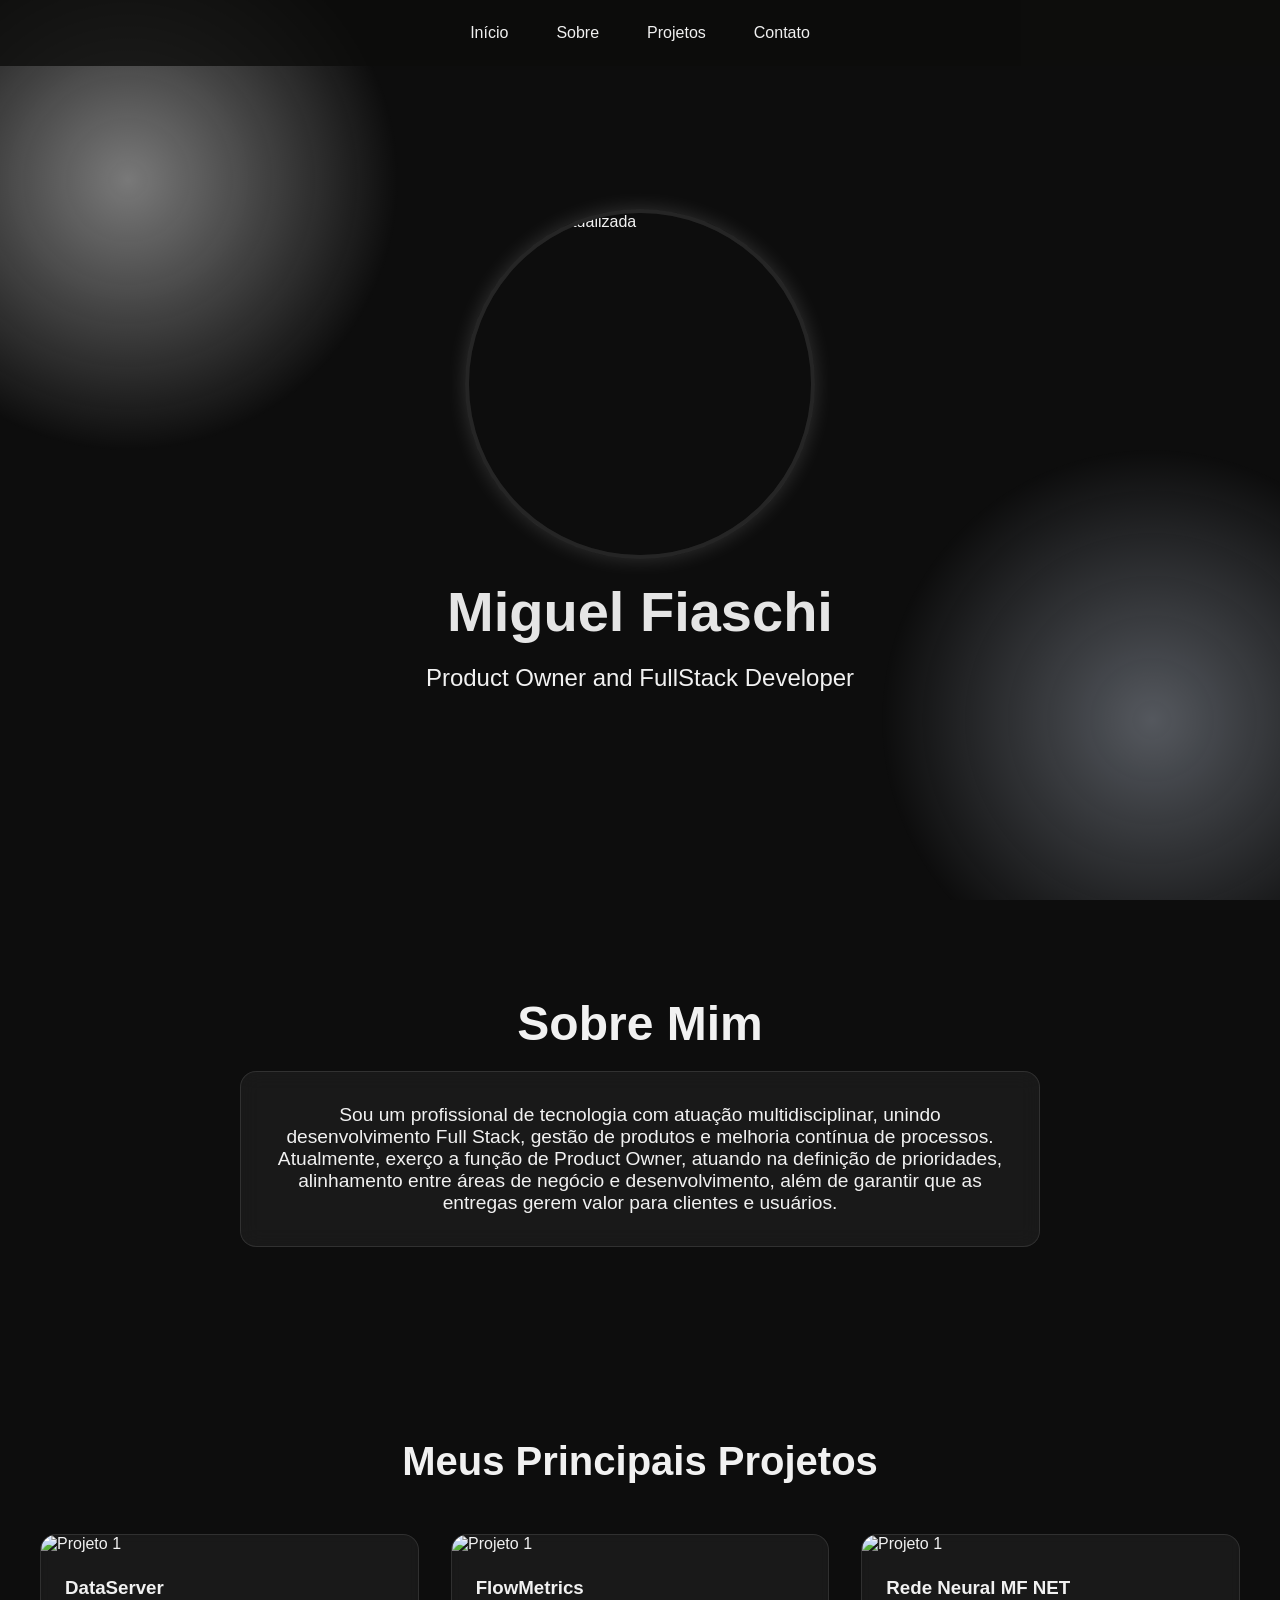
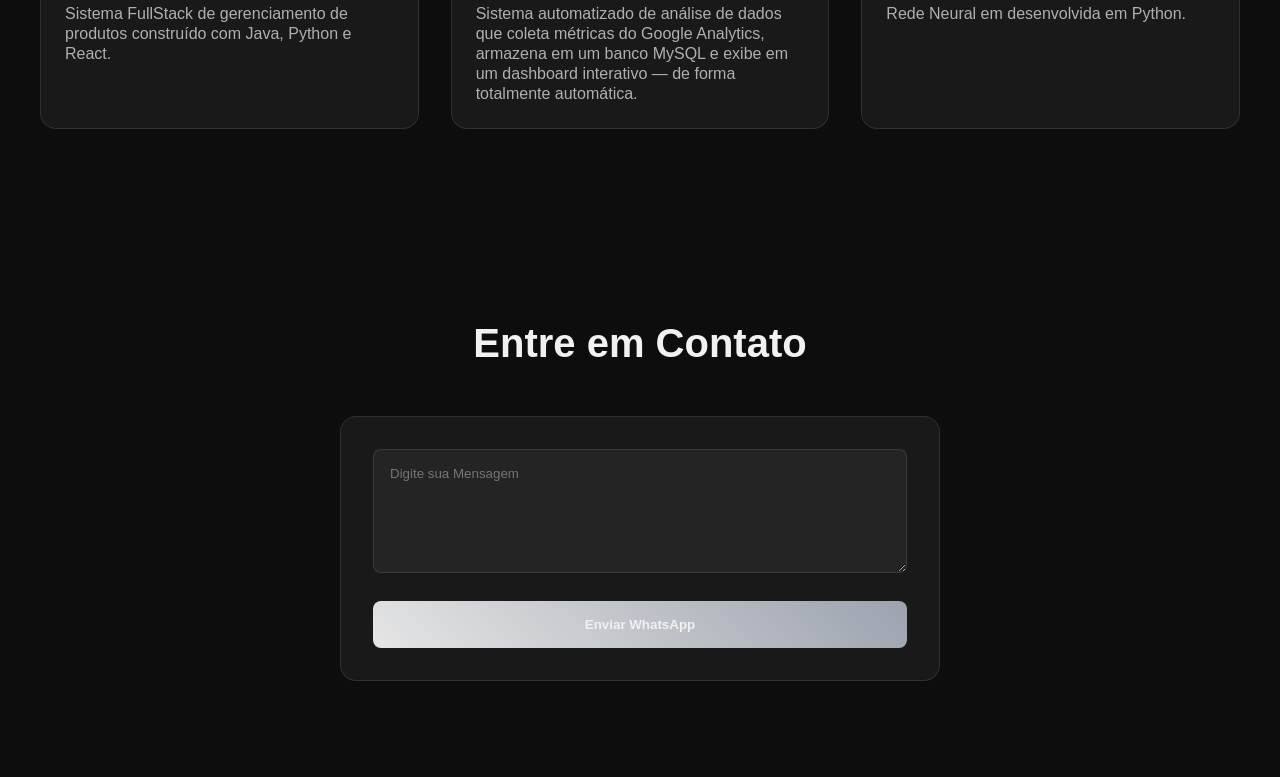
==== index.html @ 144e2d74 "feat: novo ícone e foto" ====
<!DOCTYPE html>
<html lang="pt-BR">

<head>
  <meta charset="UTF-8" />
  <meta name="viewport" content="width=device-width, initial-scale=1.0" />
  <link rel="stylesheet" href="styles.css" />
  <link rel="icon" href="icon/favicon.ico" sizes="any">
  <link rel="icon" type="image/png" href="icon/favicon-32x32.png" sizes="32x32">
  <link rel="icon" type="image/png" href="icon/favicon-192x192.png" sizes="192x192">
  <link rel="apple-touch-icon" href="icon/apple-touch-icon.png">
  <title>Miguel Fiaschi</title>
</head>


<body>
  <div class="particulas"></div>

  <nav class="navegacao">
    <ul class="menu">
      <li>
        <a href="#inicio" class="menu-link">Início</a>
      </li>

      <li>
        <a href="#sobre" class="menu-link">Sobre</a>
      </li>

      <li>
        <a href="#projetos" class="menu-link">Projetos</a>
      </li>

      <li>
        <a href="#contatos" class="menu-link">Contato</a>
      </li>
    </ul>
  </nav>

  <main id="inicio" class="cabecalho">
    <img src="img/foto_perfil_atualizada.jpg" alt="Foto Perfil Atualizada" class="foto-perfil" />
    <h1>Miguel Fiaschi</h1>
    <p class="cabecalho-sub-titulo">Product Owner and FullStack Developer</p>
  </main>

  <section id="sobre" class="sobre">
    <h2 class="sobre-titulo">Sobre Mim</h2>
    <div class="sobre-caixa">
      <p class="sobre-paragrafo">
        Sou um profissional de tecnologia com atuação multidisciplinar,
        unindo desenvolvimento Full Stack, gestão de produtos e melhoria contínua de processos.
        Atualmente, exerço a função de Product Owner, atuando na definição de prioridades,
        alinhamento entre áreas de negócio e desenvolvimento, além de garantir que as entregas gerem valor para clientes
        e usuários.
      </p>
    </div>
  </section>

  <section id="projetos" class="projetos">
    <h2 class="projetos-titulo">Meus Principais Projetos</h2>
    <div class="projetos-caixa">


      <!-- Projeto DataServer -->
      <div class="projetos-card">
        <img src="https://i.ibb.co/RkrS6Mz0/imagem-data-server.jpg" alt="Projeto 1" class="projetos-imagem" />
        <div class="caixa-textos-projetos">
          <h3 class="info-projetos">DataServer</h3>
          <p class="paragrafo-projetos">
            Sistema FullStack de gerenciamento de produtos construído com Java, Python e React.
          </p>
        </div>
      </div>

      <!-- Projeto FlowMetrics-->
      <div class="projetos-card">
        <img src="https://i.ibb.co/DDCcH4Tx/imagem-flow-metrics.jpg" alt="Projeto 1" class="projetos-imagem" />
        <div class="caixa-textos-projetos">
          <h3 class="info-projetos">FlowMetrics</h3>
          <p class="paragrafo-projetos">
            Sistema automatizado de análise de dados que coleta métricas do Google Analytics,
            armazena em um banco MySQL e exibe em um dashboard interativo — de forma totalmente automática.
          </p>
        </div>
      </div>

      <!-- MF NET-->
      <div class="projetos-card">
        <img src="https://i.ibb.co/dwxw0q90/iamgem-MF-NET.jpg" alt="Projeto 1" class="projetos-imagem" />
        <div class="caixa-textos-projetos">
          <h3 class="info-projetos">Rede Neural MF NET</h3>
          <p class="paragrafo-projetos">
            Rede Neural em desenvolvida em Python.
          </p>
        </div>
      </div>
    </div>
  </section>

  <section id="contatos" class="contatos">
    <h2 class="contatos-titulo">Entre em Contato</h2>
    <form class="formulario-contato" id="formulario" onsubmit="enviarWhats(event)">
      <div class="grupo-form">
        <textarea class="campo-form" placeholder="Digite sua Mensagem" rows="6" id="mensagem"></textarea>
      </div>
      <button type="submit" class="botao-form">Enviar WhatsApp</button>
    </form>
  </section>

  <script src="script.js"></script>

</body>

</html>
---- styles.css ----
* {
    margin: 0;
    padding: 0;
    box-sizing: border-box;
    font-family: 'Segoe UI', Tahoma, Geneva, Verdana, sans-serif;
}


html {
    scroll-behavior: smooth;
}


:root {
    --primaria: #e5e5e5;
    --secundaria: #9ca3af;
    --escuro: #0d0d0d;
    --maisEscuro: #000000;
    --claro: #f1f1f1;
    --vidro: rgba(255, 255, 255, 0.1);
}


body {

    background-color: var(--escuro);
    color: var(--claro);    
}

.navegacao { 
    position: fixed;
    top: 0;
    background-color: rgba(13, 13, 12, 0.8);
    width: 100%;
    z-index: 1000;
    padding: 1.5rem;
}


.menu{
    display: flex;
    justify-content: center;
    list-style: none;
    gap: 3rem;
}


.menu-link {
    text-decoration: none;
    color: var(--claro);
    font-weight: 500;
    position: relative;
    padding: 0.5rem 0;
}

.menu-link::after {
    content: '';
    height: 2px;
    width: 0;
    position: absolute;
    bottom: 0;
    left: 0;
    background: linear-gradient(90deg, var(--primaria), var(--secundaria));
    transition: width 0.5s ease;
}

.menu-link:hover::after {
    width: 100%;  
}


.cabecalho {
    min-height: 100vh;
    display: flex;
    justify-content: center;
    align-items: center;
    flex-direction: column;
}




.foto-perfil {
    width: 350px;
    height: 350px;
    box-shadow: 0 0 20px rgba(255, 255, 255, 0.15);
    border-radius: 50%;
    border: 4px solid var(--vidro);
    animation: flutuar 5s ease-in-out infinite;
}

h1 { 
    font-size: 3.5rem;
    color: var(--primaria);
    font-weight: bold;
    margin: 20px;
}


.cabecalho-sub-titulo {
    font-size: 1.5rem;
    color: var(--claro);
}


.sobre {
    padding: 6rem 2rem;  
}


.sobre-titulo {
    font-size: 3rem;
    color: var(--claro);
    text-align: center; 
    margin-bottom: 20px;
}


.sobre-caixa {
    padding: 2rem;
    max-width: 800px;
    margin: 0 auto;
    border-radius: 16px;
    border: 1px solid var(--vidro);
    backdrop-filter: blur(10px);
    background: rgba(255, 255, 255, 0.05);
}


.sobre-paragrafo {
    text-align: center;
    font-size: 1.2rem;
}


.projetos {
    padding: 6rem 2rem;
}


.projetos-titulo {
    text-align: center;
    font-size: 2.5rem;
    margin-bottom: 50px;
}


.projetos-card:hover {
    box-shadow: 0 10px 20px rgba(255, 255, 255, 0.1);
    transform: translateY(-10px) scale(1.03);
}

.projetos-caixa {
    display: grid;
    grid-template-columns: repeat(auto-fit, minmax(300px, 1fr));
    gap: 2rem;
    max-width: 1200px;
    margin: 0 auto;  
}


.projetos-card {
    background: rgba(255, 255, 255, 0.05);
    border-radius: 16px;
    backdrop-filter: blur(5px);
    border: 1px solid var(--vidro);
    overflow: hidden;
    transition: all 0.5s ease;
    cursor: pointer;
}


.projetos-imagem {
     height: 200px;
     width: 100%;
     object-fit: cover;

}


.caixa-textos-projetos {
    padding: 1.5rem
}

.info-projetos {
    margin-bottom: 5px;

}


.paragrafo-projetos {
    color: rgba(241, 241, 241, 0.7);
    line-height: 1.25rem;
}


.contatos {
    padding: 6rem 2rem;
}

.contatos-titulo {
    text-align: center;
    font-size: 2.5rem;
    margin-bottom: 50px;
}


.formulario-contato {
    max-width: 600px;
    margin: 0 auto;
    background: rgba(255, 255, 255, 0.05);
    backdrop-filter: blur(5px);
    padding: 2rem;
    border: 1px solid var(--vidro);
    border-radius: 16px;

}


.campo-form {
    width: 100%;
    padding: 1rem;
    background: rgba(255, 255, 255, 0.05);
    border-radius: 8px;
    color: var(--claro); 
    border: 1px solid var(--vidro);
    outline: none;
}


.campo-form:focus {
    border-color: var(--primaria);
    box-shadow: 0 0 10px rgba(255, 255, 255, 0.2);
}


.grupo-form {
    margin-bottom: 1.5rem;
}


.botao-form {
    color: var(--claro);
    background: linear-gradient(45deg, var(--primaria), var(--secundaria));
    padding: 1rem 2rem;
    border: none;
    border-radius: 8px;
    cursor: pointer;
    font-weight: bold;
    width: 100%;
    transition: all 0.5s ease;
}


.botao-form:hover {
    transform: translateY(-4px);
    box-shadow: 0 5px 15px rgba(255, 255, 255, 0.25);
}


.particulas {
    position: fixed;
    top: 0;
    left: 0;
    width: 100%;
    height: 100%;
    z-index: -1;
    opacity: 0.5;
    background:
    radial-gradient(circle at 10% 20%, var(--primaria) 0%, transparent 20%),
    radial-gradient(circle at 90% 80%, var(--secundaria) 0%, transparent 20%);
    color: var(--maisEscuro);
}


@keyframes flutuar {
    0%, 100% {
        transform: translateY(0);
    }

    50% { 
        transform: translateY(-20px);
    }
}
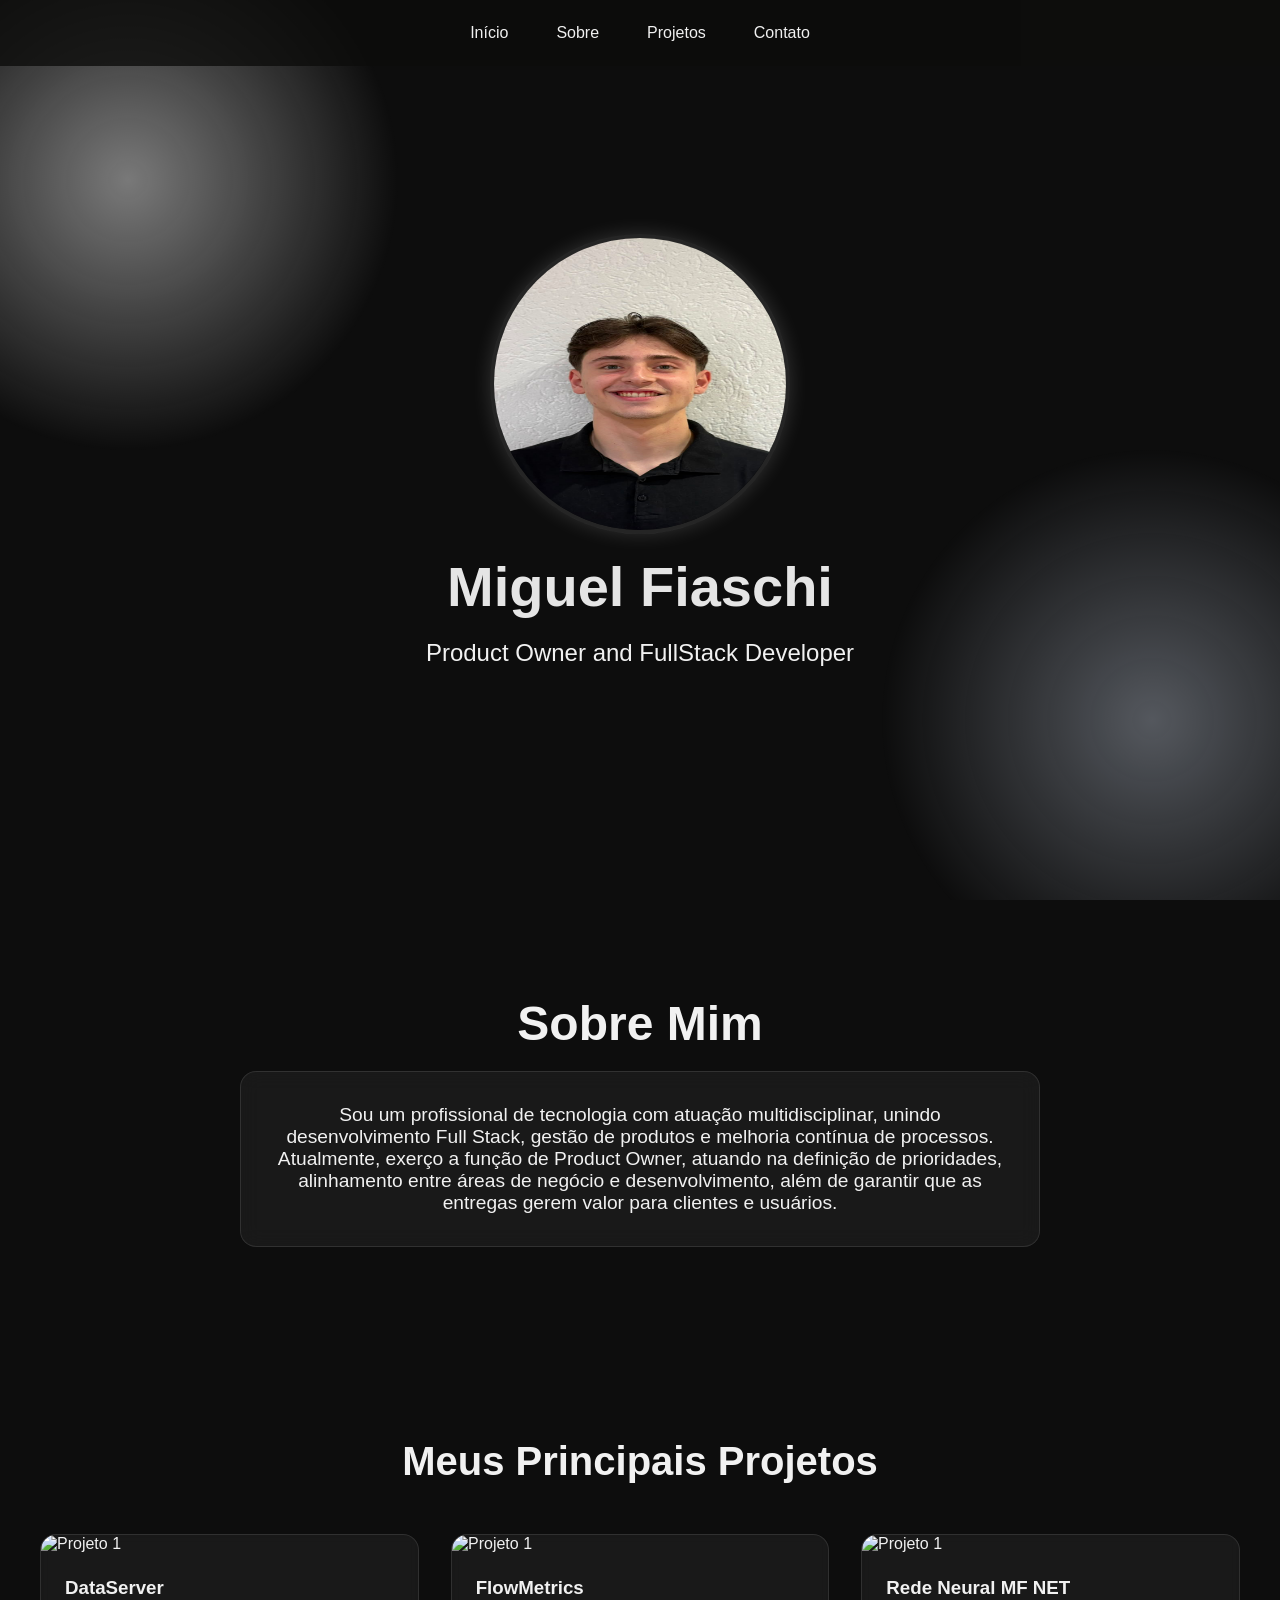
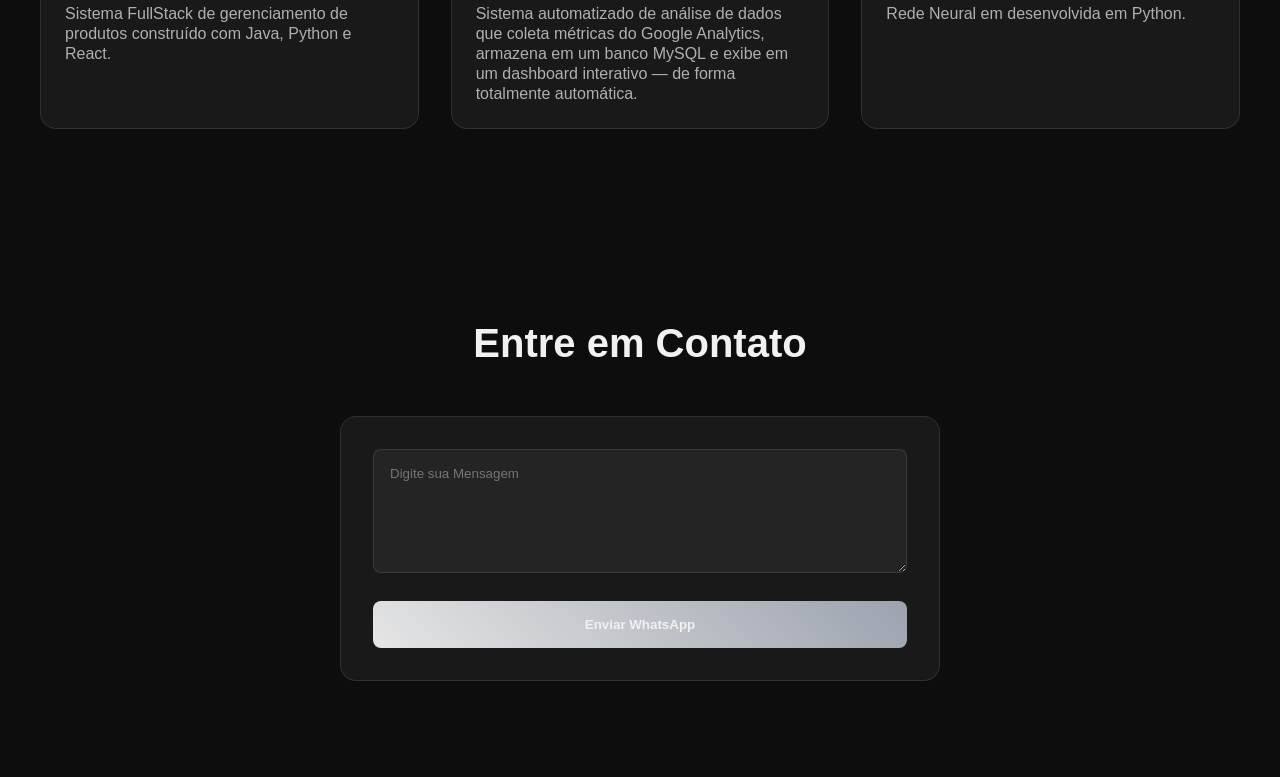
==== commit 3f2e0aeb: "feat: inclusção de diretório" ====
--- a/index.html
+++ b/index.html
@@ -5,10 +5,10 @@
   <meta charset="UTF-8" />
   <meta name="viewport" content="width=device-width, initial-scale=1.0" />
   <link rel="stylesheet" href="styles.css" />
-  <link rel="icon" href="icon/favicon.ico" sizes="any">
-  <link rel="icon" type="image/png" href="icon/favicon-32x32.png" sizes="32x32">
-  <link rel="icon" type="image/png" href="icon/favicon-192x192.png" sizes="192x192">
-  <link rel="apple-touch-icon" href="icon/apple-touch-icon.png">
+  <link rel="icon" href="pasta_img_icon/icon/favicon.ico" sizes="any">
+  <link rel="icon" type="image/png" href="pasta_img_icon/icon/favicon-32x32.png" sizes="32x32">
+  <link rel="icon" type="image/png" href="pasta_img_icon/icon/favicon-192x192.png" sizes="192x192">
+  <link rel="apple-touch-icon" href="pasta_img_icon/icon/apple-touch-icon.png">
   <title>Miguel Fiaschi</title>
 </head>
 
@@ -37,7 +37,7 @@
   </nav>
 
   <main id="inicio" class="cabecalho">
-    <img src="img/foto_perfil_atualizada.jpg" alt="Foto Perfil Atualizada" class="foto-perfil" />
+    <img src="pasta_img_icon/img/foto_perfil_atualizada.jpg" alt="Foto Perfil Atualizada" class="foto-perfil" />
     <h1>Miguel Fiaschi</h1>
     <p class="cabecalho-sub-titulo">Product Owner and FullStack Developer</p>
   </main>
--- a/styles.css
+++ b/styles.css
@@ -81,8 +81,8 @@
 
 
 .foto-perfil {
-    width: 350px;
-    height: 350px;
+    width: 300px;
+    height: 300px;
     box-shadow: 0 0 20px rgba(255, 255, 255, 0.15);
     border-radius: 50%;
     border: 4px solid var(--vidro);
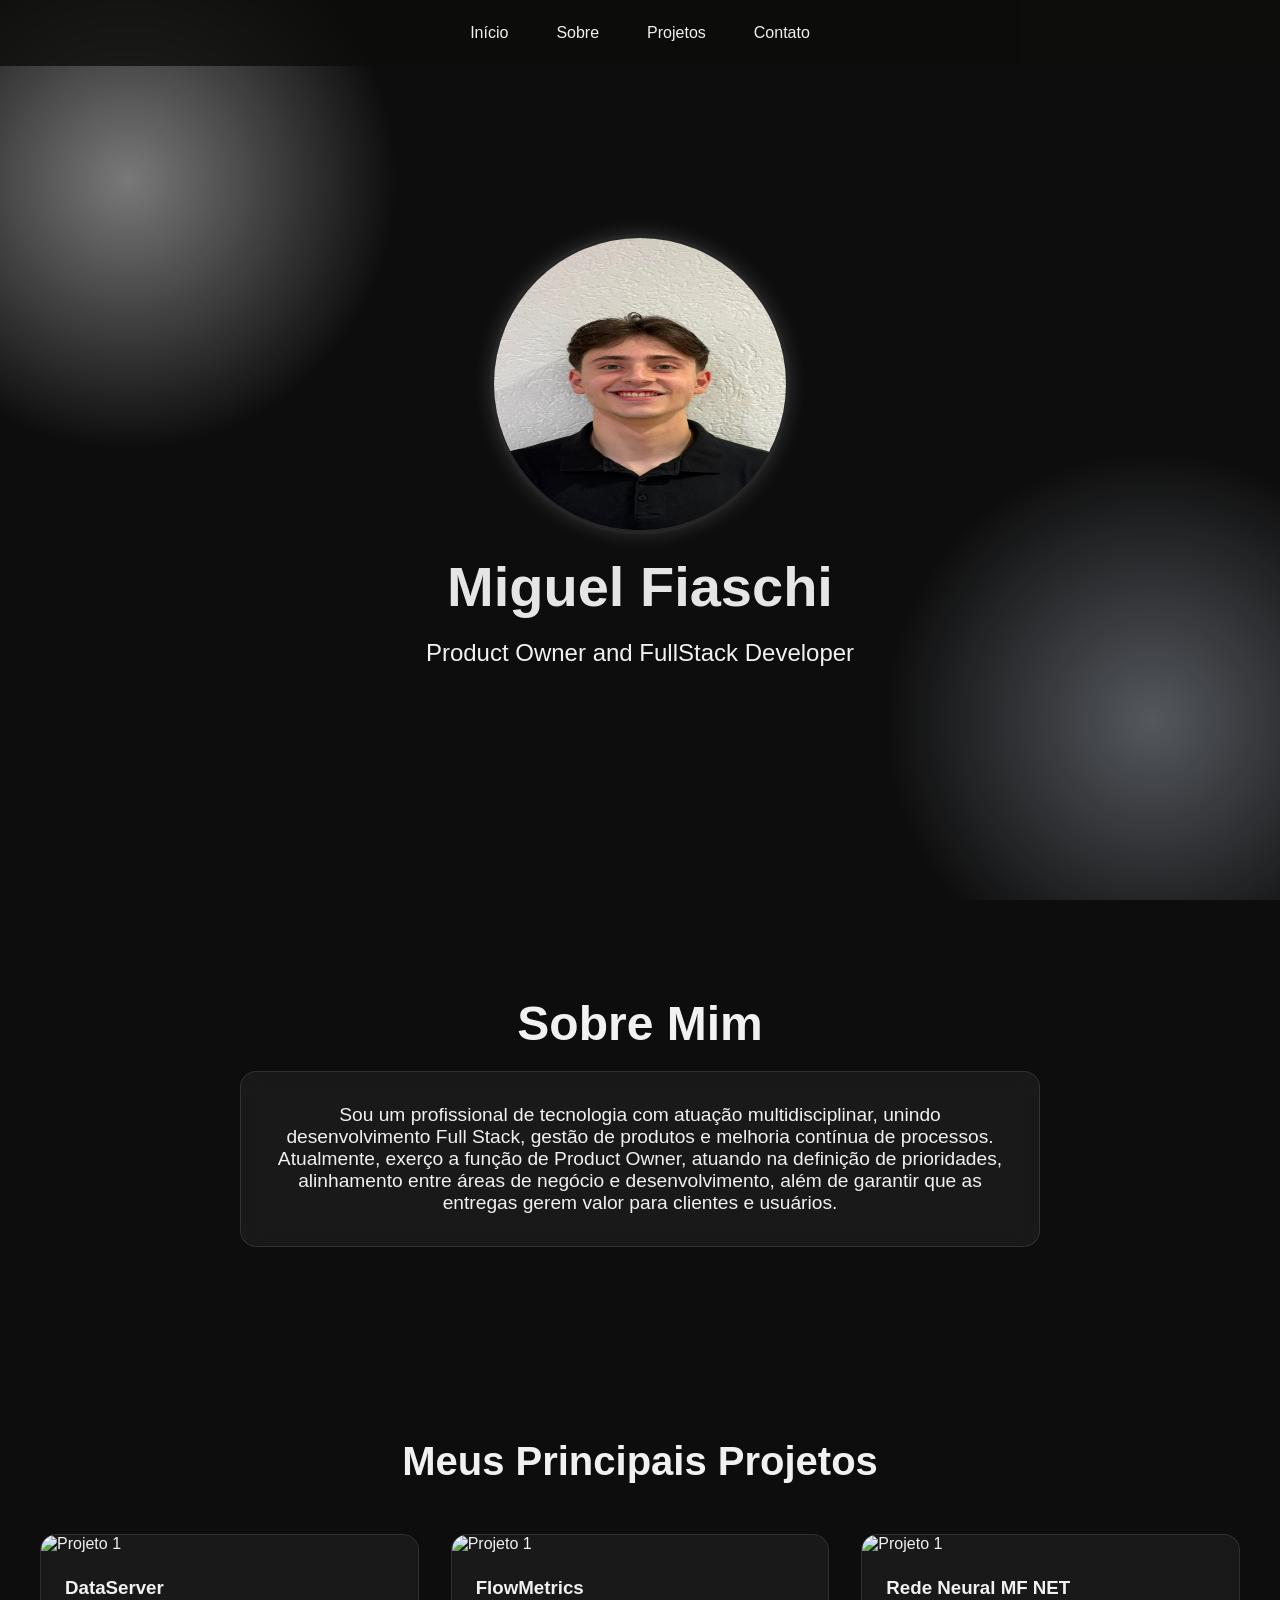
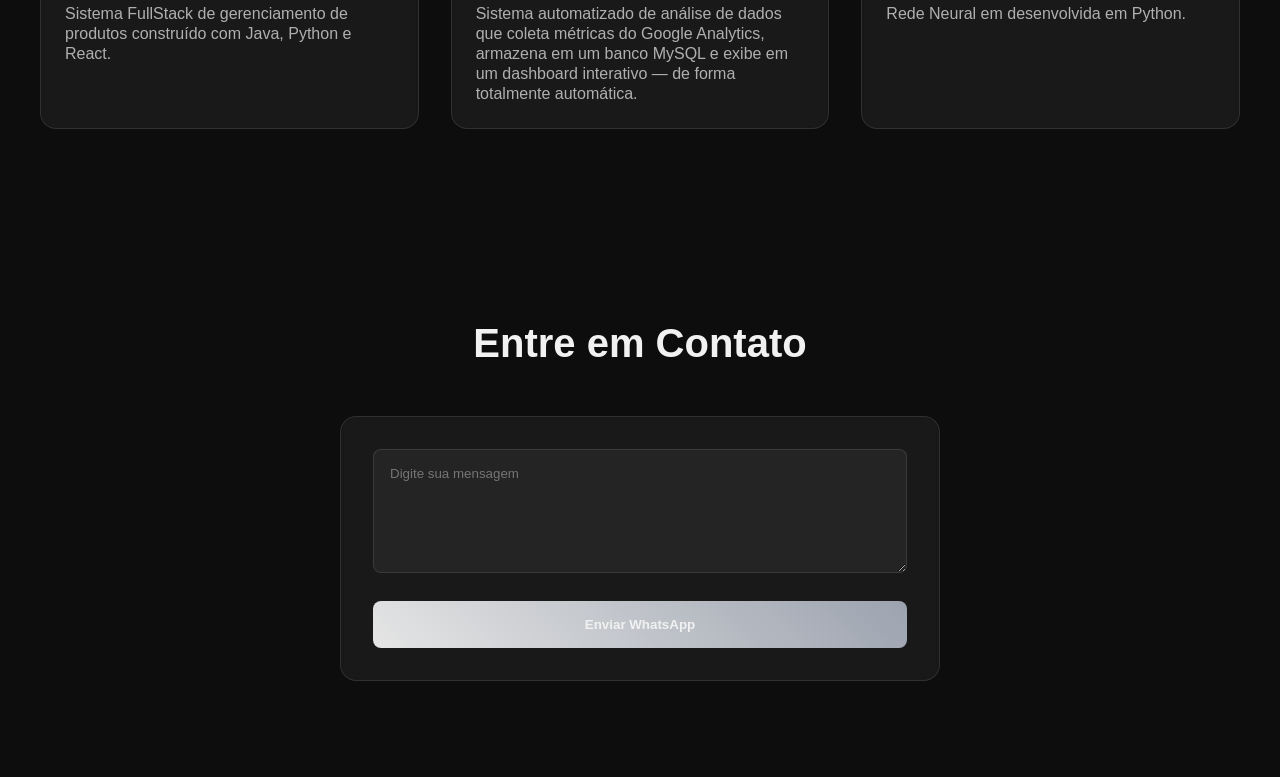
==== commit 7e04c546: "feat: pequeno ajuste na descrição da caixa" ====
--- a/index.html
+++ b/index.html
@@ -100,7 +100,7 @@
     <h2 class="contatos-titulo">Entre em Contato</h2>
     <form class="formulario-contato" id="formulario" onsubmit="enviarWhats(event)">
       <div class="grupo-form">
-        <textarea class="campo-form" placeholder="Digite sua Mensagem" rows="6" id="mensagem"></textarea>
+        <textarea class="campo-form" placeholder="Digite sua mensagem" rows="6" id="mensagem"></textarea>
       </div>
       <button type="submit" class="botao-form">Enviar WhatsApp</button>
     </form>
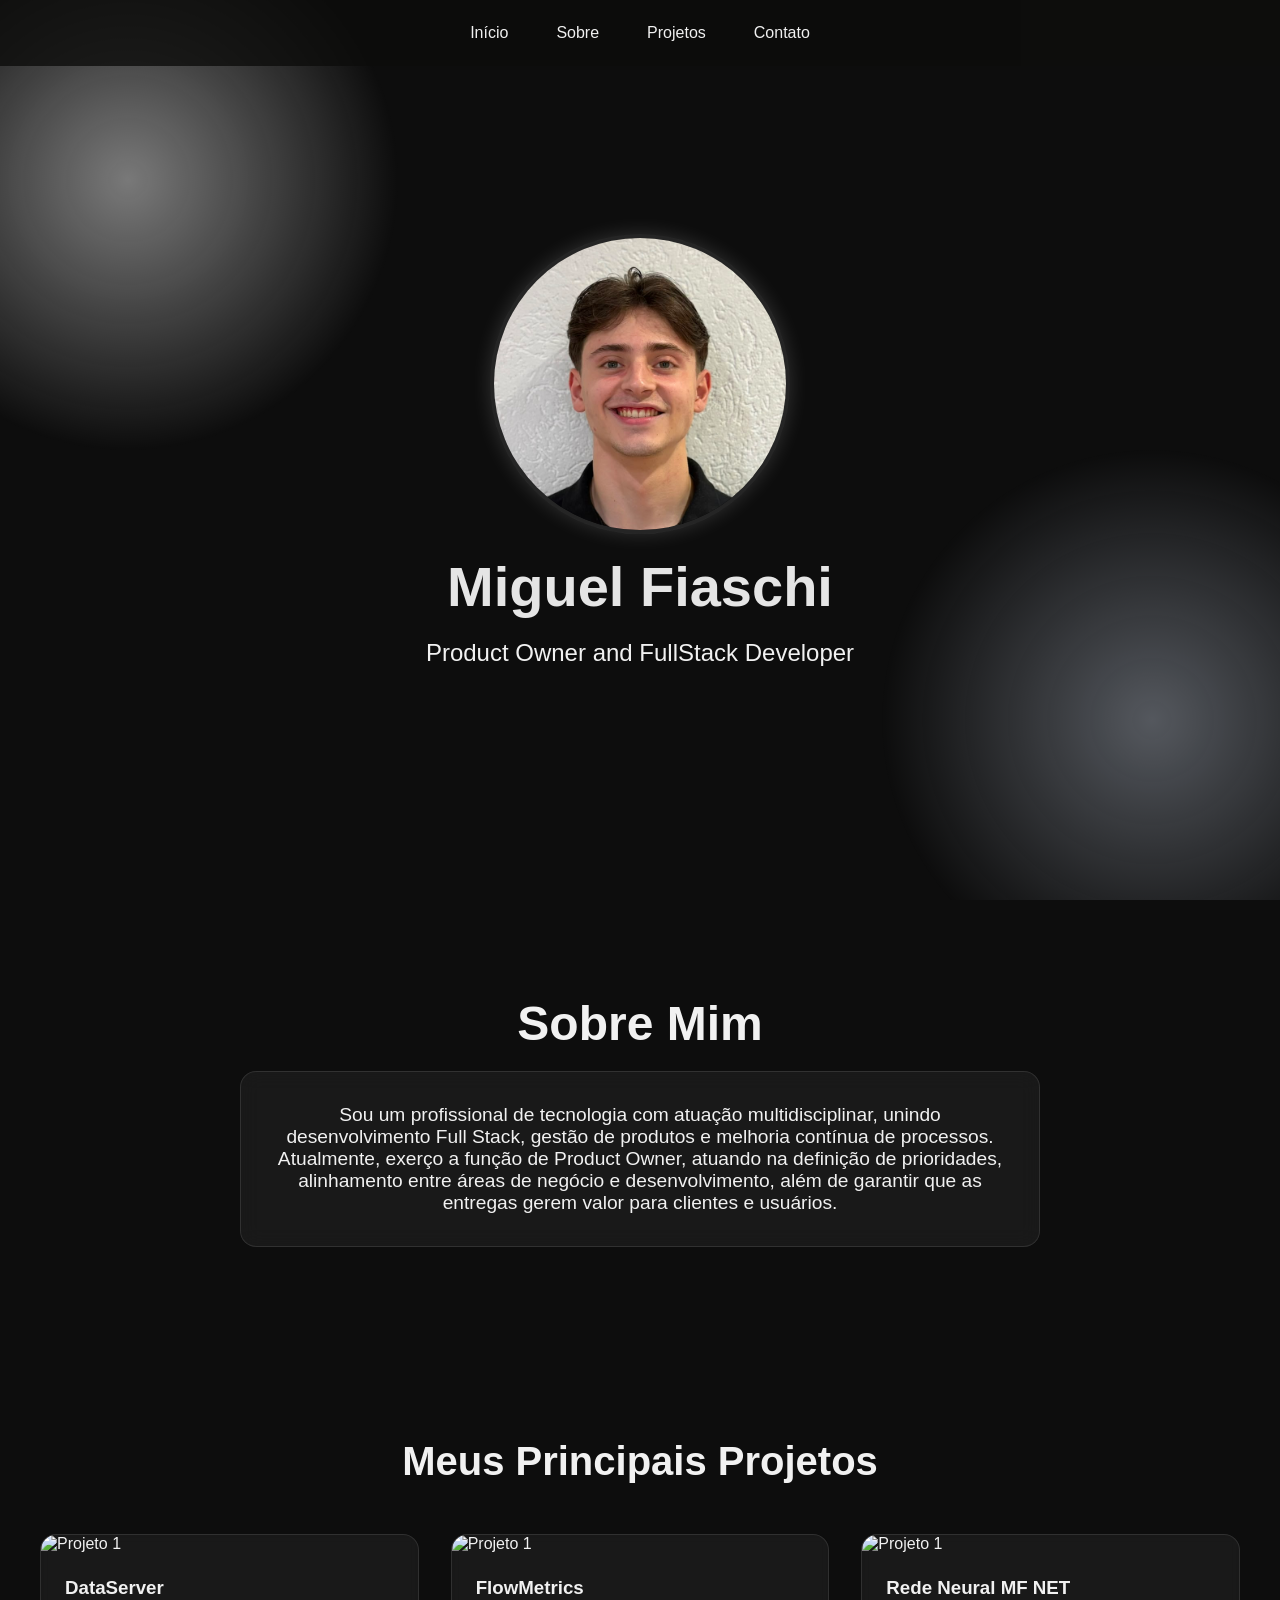
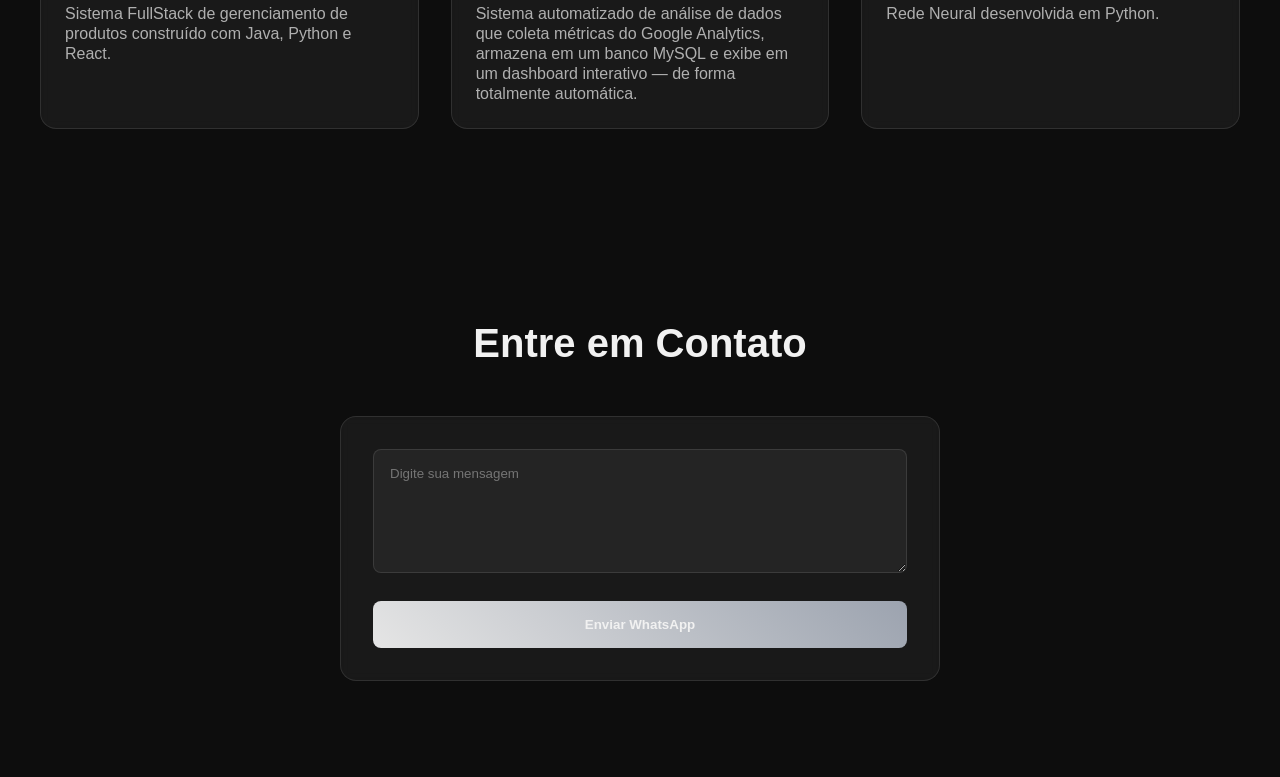
==== commit fbcb5fbe: "fix: correção de texto" ====
--- a/index.html
+++ b/index.html
@@ -89,7 +89,7 @@
         <div class="caixa-textos-projetos">
           <h3 class="info-projetos">Rede Neural MF NET</h3>
           <p class="paragrafo-projetos">
-            Rede Neural em desenvolvida em Python.
+            Rede Neural desenvolvida em Python.
           </p>
         </div>
       </div>
--- a/styles.css
+++ b/styles.css
@@ -87,6 +87,8 @@
     border-radius: 50%;
     border: 4px solid var(--vidro);
     animation: flutuar 5s ease-in-out infinite;
+    object-fit: cover;
+    object-position: center 45%;
 }
 
 h1 { 
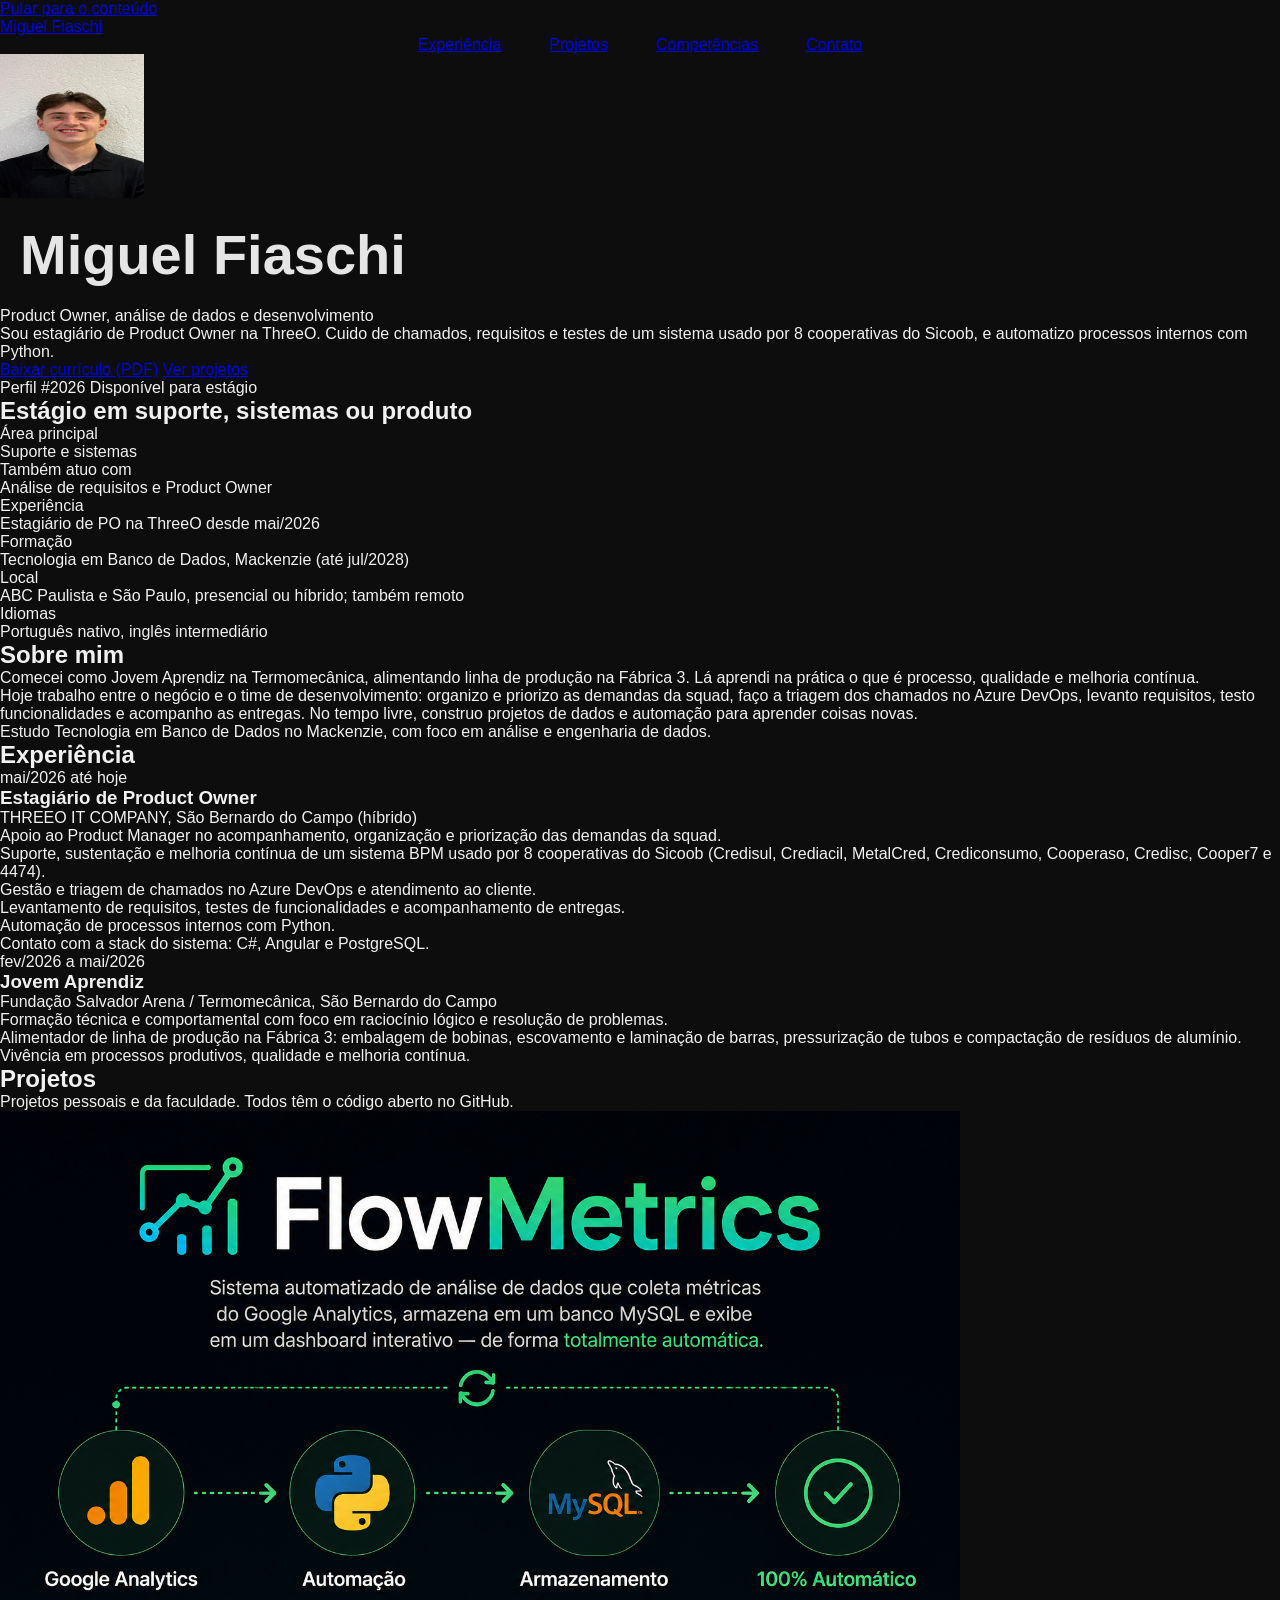
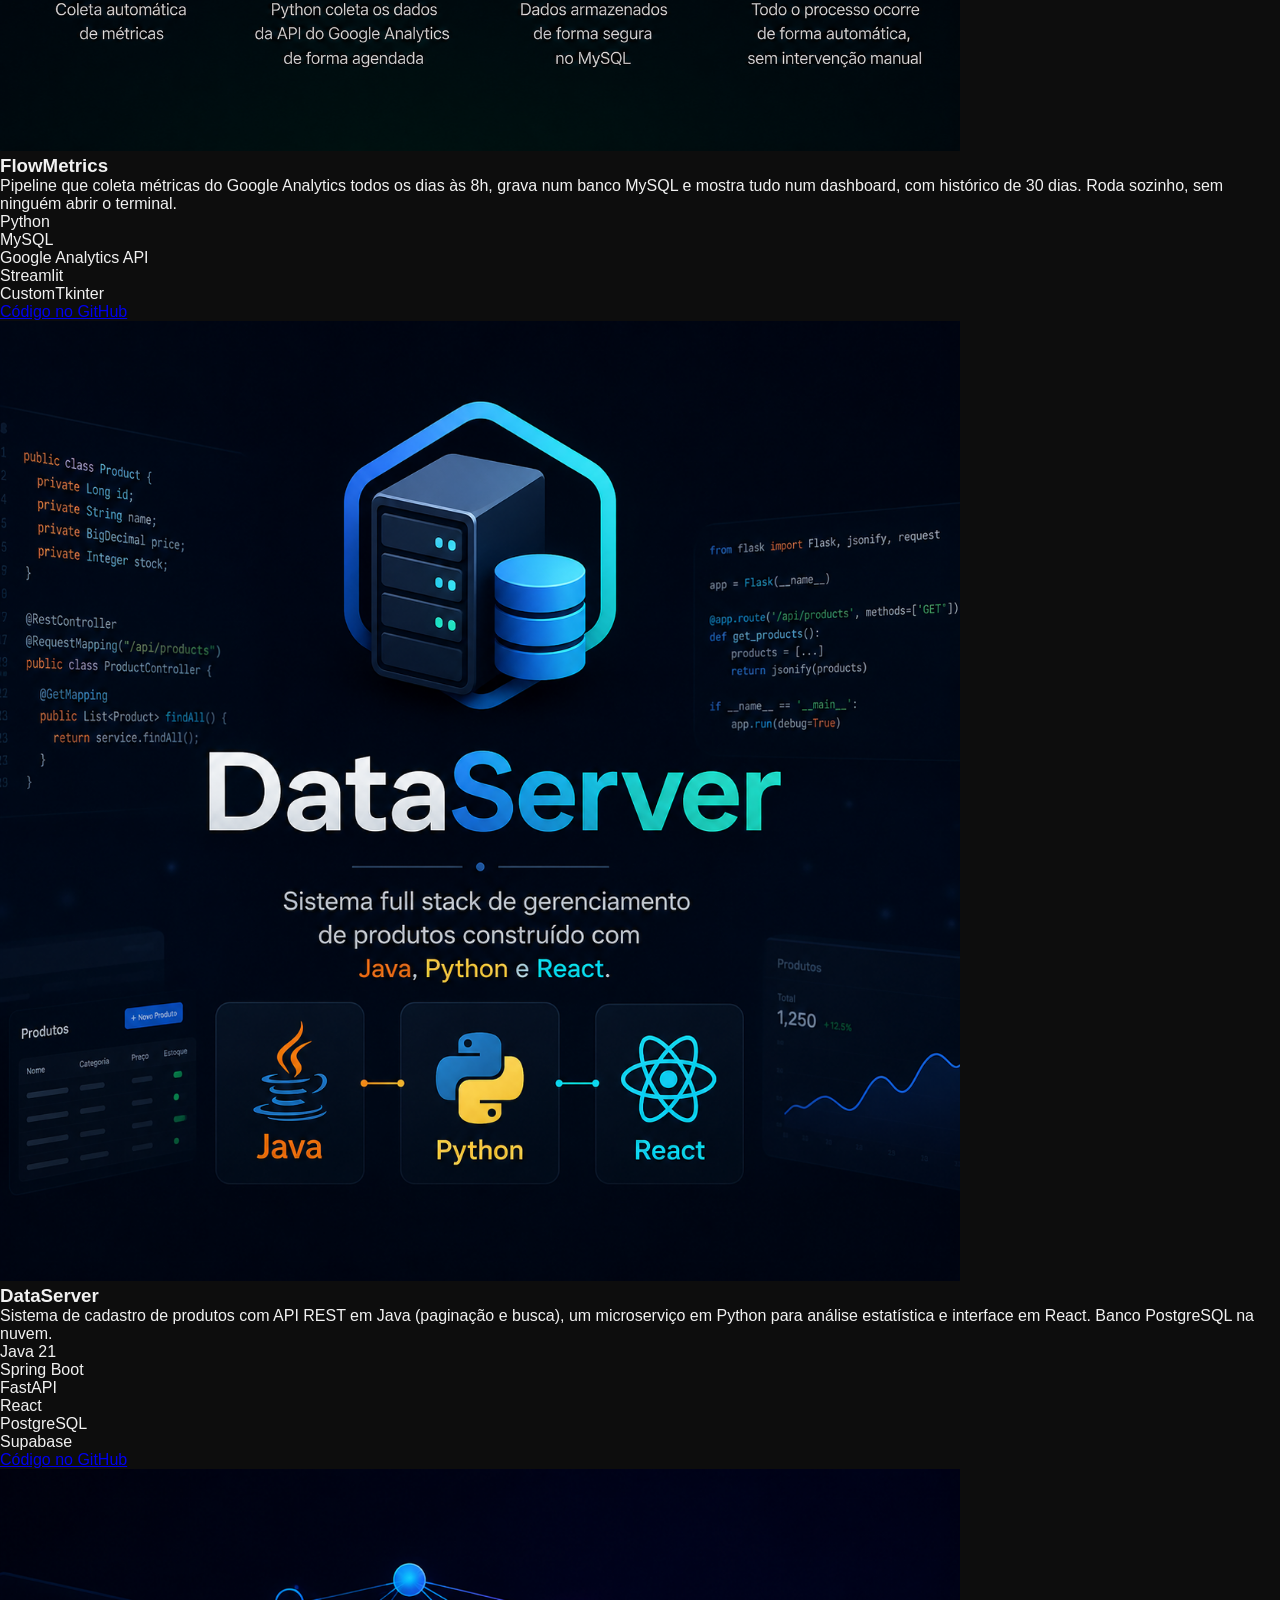
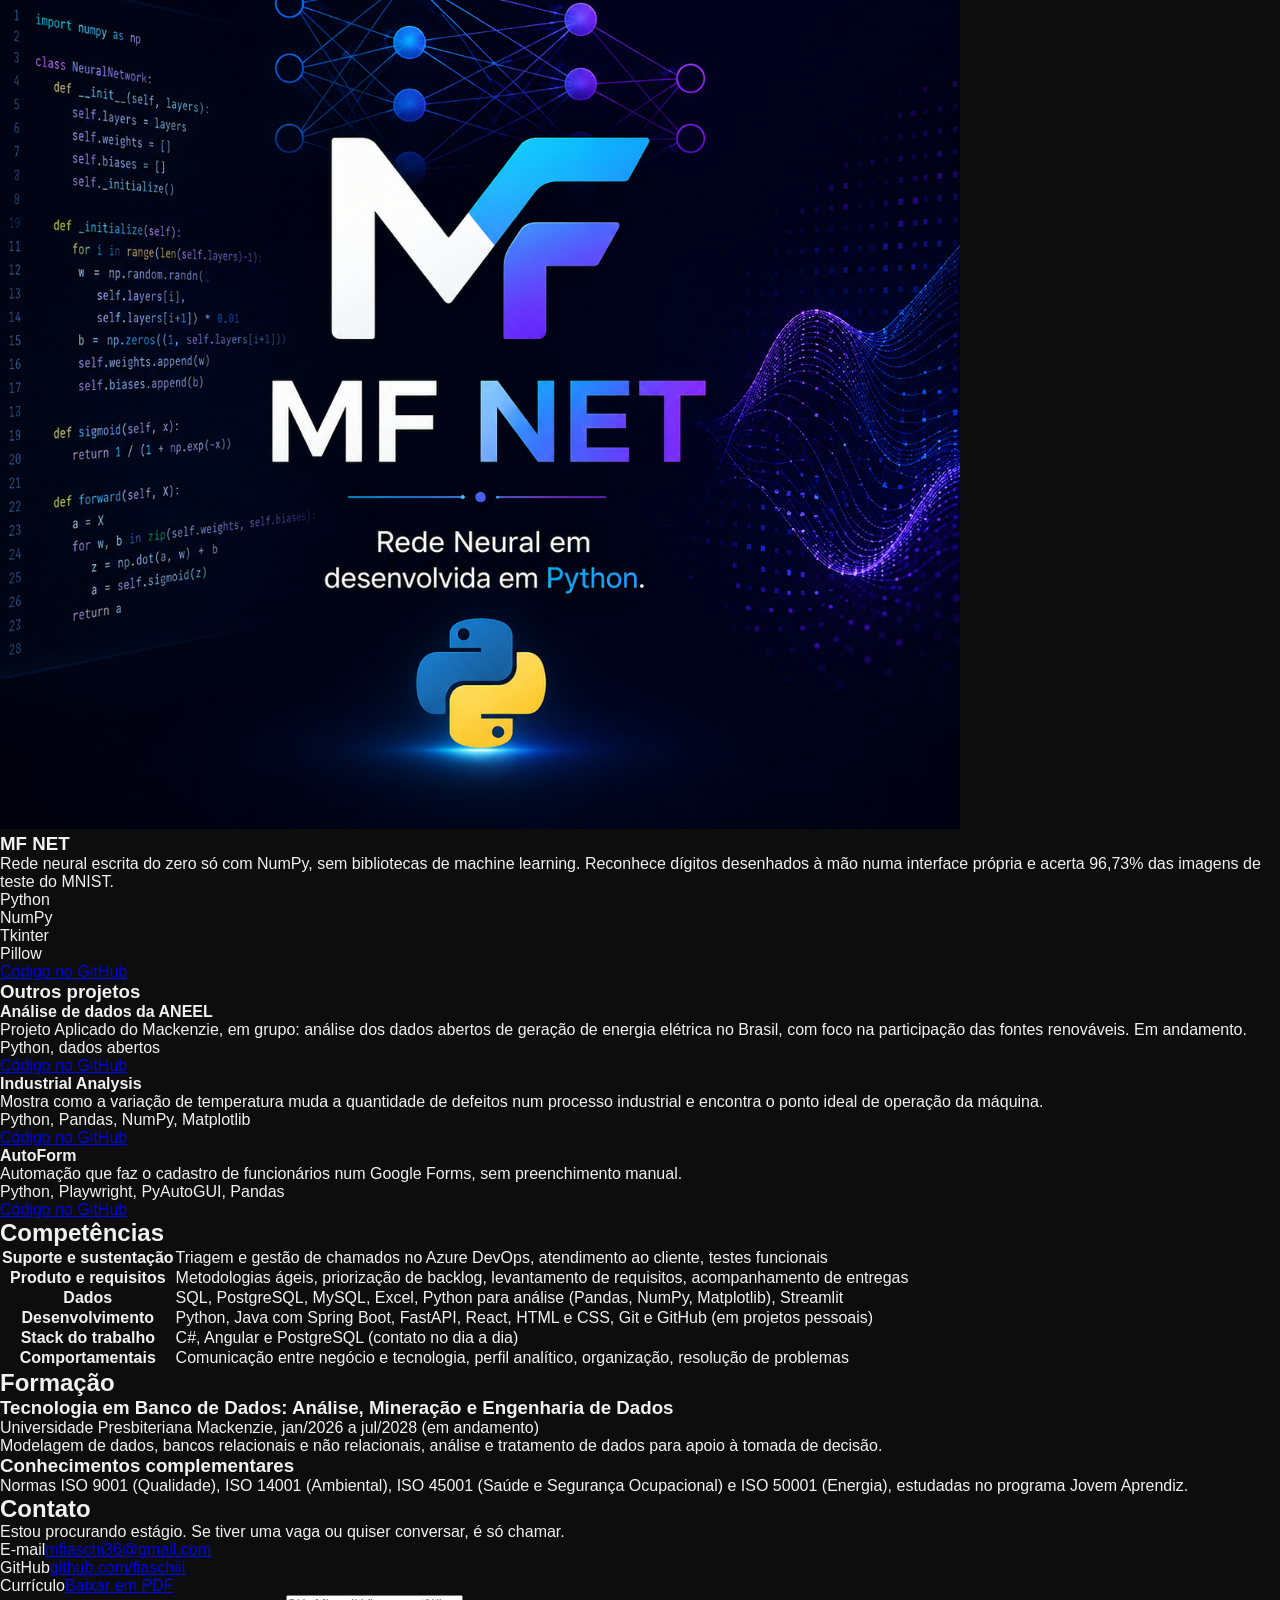
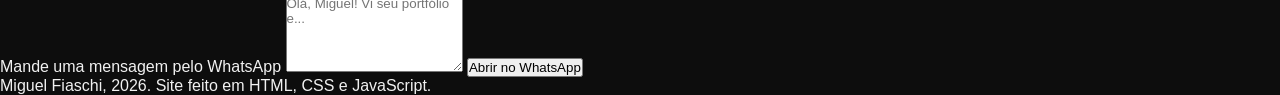
==== commit 8873cac1: "feat: novo site" ====
--- a/index.html
+++ b/index.html
@@ -3,111 +3,329 @@
 
 <head>
   <meta charset="UTF-8" />
-  <meta name="viewport" content="width=device-width, initial-scale=1.0" />
+  <meta name="viewport" content="width=device-width, initial-scale=1" />
+  <title>Miguel Fiaschi | Product Owner, suporte a sistemas e dados</title>
+  <meta name="description"
+    content="Portfólio de Miguel Fiaschi: estagiário de Product Owner, estudante de Tecnologia em Banco de Dados no Mackenzie e projetos em Python, SQL e desenvolvimento web." />
+
+  <!-- Prévia do link quando compartilhado (LinkedIn, WhatsApp etc.) -->
+  <meta property="og:title" content="Miguel Fiaschi | Portfólio" />
+  <meta property="og:description"
+    content="Estagiário de Product Owner com foco em suporte a sistemas, requisitos e dados." />
+  <meta property="og:image" content="https://fiaschiii.github.io/Site-Portfolio/pasta_img_icon/img/foto_perfil_atualizada.jpg" />
+  <meta property="og:type" content="website" />
+
+  <!-- Ícone da aba: o SVG é usado pelos navegadores modernos; os outros são reserva -->
+  <link rel="icon" href="pasta_img_icon/icon/favicon.svg" type="image/svg+xml" />
+  <link rel="icon" href="pasta_img_icon/icone-preview.png" sizes="32x32" />
+  <link rel="icon" type="image/png" href="pasta_img_icon/icon/favicon-192x192.png" sizes="192x192" />
+  <link rel="apple-touch-icon" href="pasta_img_icon/icon/apple-touch-icon.png" />
+
+  <link rel="preconnect" href="https://fonts.googleapis.com" />
+  <link rel="preconnect" href="https://fonts.gstatic.com" crossorigin />
+  <link
+    href="https://fonts.googleapis.com/css2?family=Bricolage+Grotesque:opsz,wght@12..96,500;12..96,700&family=IBM+Plex+Sans:wght@400;500;600&display=swap"
+    rel="stylesheet" />
   <link rel="stylesheet" href="styles.css" />
-  <link rel="icon" href="pasta_img_icon/icon/favicon.ico" sizes="any">
-  <link rel="icon" type="image/png" href="pasta_img_icon/icon/favicon-32x32.png" sizes="32x32">
-  <link rel="icon" type="image/png" href="pasta_img_icon/icon/favicon-192x192.png" sizes="192x192">
-  <link rel="apple-touch-icon" href="pasta_img_icon/icon/apple-touch-icon.png">
-  <title>Miguel Fiaschi</title>
 </head>
 
-
 <body>
-  <div class="particulas"></div>
-
-  <nav class="navegacao">
-    <ul class="menu">
-      <li>
-        <a href="#inicio" class="menu-link">Início</a>
-      </li>
-
-      <li>
-        <a href="#sobre" class="menu-link">Sobre</a>
-      </li>
-
-      <li>
-        <a href="#projetos" class="menu-link">Projetos</a>
-      </li>
-
-      <li>
-        <a href="#contatos" class="menu-link">Contato</a>
-      </li>
-    </ul>
-  </nav>
-
-  <main id="inicio" class="cabecalho">
-    <img src="pasta_img_icon/img/foto_perfil_atualizada.jpg" alt="Foto Perfil Atualizada" class="foto-perfil" />
-    <h1>Miguel Fiaschi</h1>
-    <p class="cabecalho-sub-titulo">Product Owner and FullStack Developer</p>
+  <a class="pular" href="#conteudo">Pular para o conteúdo</a>
+
+  <header class="topo">
+    <div class="topo-interno">
+      <a href="#inicio" class="marca">Miguel Fiaschi</a>
+      <nav aria-label="Seções">
+        <ul class="menu">
+          <li><a href="#experiencia">Experiência</a></li>
+          <li><a href="#projetos">Projetos</a></li>
+          <li><a href="#competencias">Competências</a></li>
+          <li><a href="#contato">Contato</a></li>
+        </ul>
+      </nav>
+    </div>
+  </header>
+
+  <main id="conteudo">
+
+    <!-- INÍCIO -->
+    <section id="inicio" class="inicio">
+      <div class="inicio-texto">
+        <img src="pasta_img_icon/img/foto_perfil_atualizada.jpg" alt="Foto de Miguel Fiaschi" class="foto"
+          width="144" height="144" />
+        <h1>Miguel Fiaschi</h1>
+        <p class="cargo">Product Owner, análise de dados e desenvolvimento</p>
+        <p class="lead">
+          Sou estagiário de Product Owner na ThreeO. Cuido de chamados, requisitos e testes de um sistema
+          usado por 8 cooperativas do Sicoob, e automatizo processos internos com Python.
+        </p>
+        <div class="acoes">
+          <a class="botao botao-principal" href="arquivos/Curriculo_Miguel_Fiaschi.pdf" download>Baixar currículo (PDF)</a>
+          <a class="botao" href="#projetos">Ver projetos</a>
+        </div>
+      </div>
+
+      <!-- Cartão no formato de um item de backlog: resume o que um recrutador procura -->
+      <article class="chamado" aria-labelledby="chamado-titulo">
+        <div class="chamado-topo">
+          <span class="chamado-id">Perfil #2026</span>
+          <span class="status"><span class="status-ponto" aria-hidden="true"></span>Disponível para estágio</span>
+        </div>
+        <h2 id="chamado-titulo" class="chamado-titulo">Estágio em suporte, sistemas ou produto</h2>
+        <dl class="campos">
+          <div>
+            <dt>Área principal</dt>
+            <dd>Suporte e sistemas</dd>
+          </div>
+          <div>
+            <dt>Também atuo com</dt>
+            <dd>Análise de requisitos e Product Owner</dd>
+          </div>
+          <div>
+            <dt>Experiência</dt>
+            <dd>Estagiário de PO na ThreeO desde mai/2026</dd>
+          </div>
+          <div>
+            <dt>Formação</dt>
+            <dd>Tecnologia em Banco de Dados, Mackenzie (até jul/2028)</dd>
+          </div>
+          <div>
+            <dt>Local</dt>
+            <dd>ABC Paulista e São Paulo, presencial ou híbrido; também remoto</dd>
+          </div>
+          <div>
+            <dt>Idiomas</dt>
+            <dd>Português nativo, inglês intermediário</dd>
+          </div>
+        </dl>
+      </article>
+    </section>
+
+    <!-- SOBRE -->
+    <section id="sobre" class="secao">
+      <h2 class="secao-titulo">Sobre mim</h2>
+      <div class="texto-corrido">
+        <p>
+          Comecei como Jovem Aprendiz na Termomecânica, alimentando linha de produção na Fábrica 3. Lá aprendi
+          na prática o que é processo, qualidade e melhoria contínua.
+        </p>
+        <p>
+          Hoje trabalho entre o negócio e o time de desenvolvimento: organizo e priorizo as demandas da squad,
+          faço a triagem dos chamados no Azure DevOps, levanto requisitos, testo funcionalidades e acompanho
+          as entregas. No tempo livre, construo projetos de dados e automação para aprender coisas novas.
+        </p>
+        <p>
+          Estudo Tecnologia em Banco de Dados no Mackenzie, com foco em análise e engenharia de dados.
+        </p>
+      </div>
+    </section>
+
+    <!-- EXPERIÊNCIA -->
+    <section id="experiencia" class="secao">
+      <h2 class="secao-titulo">Experiência</h2>
+      <ol class="linha-tempo">
+        <li class="evento">
+          <p class="evento-data">mai/2026 até hoje</p>
+          <div>
+            <h3>Estagiário de Product Owner</h3>
+            <p class="evento-local">THREEO IT COMPANY, São Bernardo do Campo (híbrido)</p>
+            <ul>
+              <li>Apoio ao Product Manager no acompanhamento, organização e priorização das demandas da squad.</li>
+              <li>Suporte, sustentação e melhoria contínua de um sistema BPM usado por 8 cooperativas do Sicoob
+                (Credisul, Crediacil, MetalCred, Crediconsumo, Cooperaso, Credisc, Cooper7 e 4474).</li>
+              <li>Gestão e triagem de chamados no Azure DevOps e atendimento ao cliente.</li>
+              <li>Levantamento de requisitos, testes de funcionalidades e acompanhamento de entregas.</li>
+              <li>Automação de processos internos com Python.</li>
+              <li>Contato com a stack do sistema: C#, Angular e PostgreSQL.</li>
+            </ul>
+          </div>
+        </li>
+        <li class="evento">
+          <p class="evento-data">fev/2026 a mai/2026</p>
+          <div>
+            <h3>Jovem Aprendiz</h3>
+            <p class="evento-local">Fundação Salvador Arena / Termomecânica, São Bernardo do Campo</p>
+            <ul>
+              <li>Formação técnica e comportamental com foco em raciocínio lógico e resolução de problemas.</li>
+              <li>Alimentador de linha de produção na Fábrica 3: embalagem de bobinas, escovamento e laminação
+                de barras, pressurização de tubos e compactação de resíduos de alumínio.</li>
+              <li>Vivência em processos produtivos, qualidade e melhoria contínua.</li>
+            </ul>
+          </div>
+        </li>
+      </ol>
+    </section>
+
+    <!-- PROJETOS -->
+    <section id="projetos" class="secao">
+      <h2 class="secao-titulo">Projetos</h2>
+      <p class="secao-intro">Projetos pessoais e da faculdade. Todos têm o código aberto no GitHub.</p>
+
+      <div class="destaques">
+        <article class="projeto">
+          <img src="pasta_img_icon/img/imagem_flow_metrics.jpg" alt="Capa do projeto FlowMetrics" class="projeto-capa"
+            loading="lazy" width="960" height="640" />
+          <div class="projeto-corpo">
+            <h3>FlowMetrics</h3>
+            <p>
+              Pipeline que coleta métricas do Google Analytics todos os dias às 8h, grava num banco MySQL e
+              mostra tudo num dashboard, com histórico de 30 dias. Roda sozinho, sem ninguém abrir o terminal.
+            </p>
+            <ul class="tags" aria-label="Tecnologias">
+              <li>Python</li><li>MySQL</li><li>Google Analytics API</li><li>Streamlit</li><li>CustomTkinter</li>
+            </ul>
+            <a class="link" href="https://github.com/fiaschiii/FlowMetrics" target="_blank" rel="noopener">Código no GitHub</a>
+          </div>
+        </article>
+
+        <article class="projeto">
+          <img src="pasta_img_icon/img/imagem_data_server.jpg" alt="Capa do projeto DataServer" class="projeto-capa"
+            loading="lazy" width="960" height="960" />
+          <div class="projeto-corpo">
+            <h3>DataServer</h3>
+            <p>
+              Sistema de cadastro de produtos com API REST em Java (paginação e busca), um microserviço em
+              Python para análise estatística e interface em React. Banco PostgreSQL na nuvem.
+            </p>
+            <ul class="tags" aria-label="Tecnologias">
+              <li>Java 21</li><li>Spring Boot</li><li>FastAPI</li><li>React</li><li>PostgreSQL</li><li>Supabase</li>
+            </ul>
+            <a class="link" href="https://github.com/fiaschiii/DataServer" target="_blank" rel="noopener">Código no GitHub</a>
+          </div>
+        </article>
+
+        <article class="projeto">
+          <img src="pasta_img_icon/img/iamgem_MF_NET.jpg" alt="Capa do projeto MF NET" class="projeto-capa"
+            loading="lazy" width="960" height="960" />
+          <div class="projeto-corpo">
+            <h3>MF NET</h3>
+            <p>
+              Rede neural escrita do zero só com NumPy, sem bibliotecas de machine learning. Reconhece dígitos
+              desenhados à mão numa interface própria e acerta 96,73% das imagens de teste do MNIST.
+            </p>
+            <ul class="tags" aria-label="Tecnologias">
+              <li>Python</li><li>NumPy</li><li>Tkinter</li><li>Pillow</li>
+            </ul>
+            <a class="link" href="https://github.com/fiaschiii/MF_NET" target="_blank" rel="noopener">Código no GitHub</a>
+          </div>
+        </article>
+      </div>
+
+      <h3 class="subtitulo">Outros projetos</h3>
+      <ul class="lista-projetos">
+        <li>
+          <div>
+            <h4>Análise de dados da ANEEL</h4>
+            <p>Projeto Aplicado do Mackenzie, em grupo: análise dos dados abertos de geração de energia elétrica
+              no Brasil, com foco na participação das fontes renováveis. Em andamento.</p>
+            <p class="tags-texto">Python, dados abertos</p>
+          </div>
+          <a class="link" href="https://github.com/fiaschiii/PROJETO_APLICADO_GRUPO_7_MACKENZIE" target="_blank" rel="noopener">Código no GitHub</a>
+        </li>
+        <li>
+          <div>
+            <h4>Industrial Analysis</h4>
+            <p>Mostra como a variação de temperatura muda a quantidade de defeitos num processo industrial e
+              encontra o ponto ideal de operação da máquina.</p>
+            <p class="tags-texto">Python, Pandas, NumPy, Matplotlib</p>
+          </div>
+          <a class="link" href="https://github.com/fiaschiii/IndustrialAnalysis" target="_blank" rel="noopener">Código no GitHub</a>
+        </li>
+        <li>
+          <div>
+            <h4>AutoForm</h4>
+            <p>Automação que faz o cadastro de funcionários num Google Forms, sem preenchimento manual.</p>
+            <p class="tags-texto">Python, Playwright, PyAutoGUI, Pandas</p>
+          </div>
+          <a class="link" href="https://github.com/fiaschiii/AutoForm" target="_blank" rel="noopener">Código no GitHub</a>
+        </li>
+      </ul>
+    </section>
+
+    <!-- COMPETÊNCIAS -->
+    <section id="competencias" class="secao">
+      <h2 class="secao-titulo">Competências</h2>
+      <div class="tabela-rolagem">
+        <table class="tabela">
+          <tbody>
+            <tr>
+              <th scope="row">Suporte e sustentação</th>
+              <td>Triagem e gestão de chamados no Azure DevOps, atendimento ao cliente, testes funcionais</td>
+            </tr>
+            <tr>
+              <th scope="row">Produto e requisitos</th>
+              <td>Metodologias ágeis, priorização de backlog, levantamento de requisitos, acompanhamento de entregas</td>
+            </tr>
+            <tr>
+              <th scope="row">Dados</th>
+              <td>SQL, PostgreSQL, MySQL, Excel, Python para análise (Pandas, NumPy, Matplotlib), Streamlit</td>
+            </tr>
+            <tr>
+              <th scope="row">Desenvolvimento</th>
+              <td>Python, Java com Spring Boot, FastAPI, React, HTML e CSS, Git e GitHub (em projetos pessoais)</td>
+            </tr>
+            <tr>
+              <th scope="row">Stack do trabalho</th>
+              <td>C#, Angular e PostgreSQL (contato no dia a dia)</td>
+            </tr>
+            <tr>
+              <th scope="row">Comportamentais</th>
+              <td>Comunicação entre negócio e tecnologia, perfil analítico, organização, resolução de problemas</td>
+            </tr>
+          </tbody>
+        </table>
+      </div>
+    </section>
+
+    <!-- FORMAÇÃO -->
+    <section id="formacao" class="secao">
+      <h2 class="secao-titulo">Formação</h2>
+      <div class="formacao">
+        <div>
+          <h3>Tecnologia em Banco de Dados: Análise, Mineração e Engenharia de Dados</h3>
+          <p class="evento-local">Universidade Presbiteriana Mackenzie, jan/2026 a jul/2028 (em andamento)</p>
+          <p>Modelagem de dados, bancos relacionais e não relacionais, análise e tratamento de dados para apoio
+            à tomada de decisão.</p>
+        </div>
+        <div>
+          <h3>Conhecimentos complementares</h3>
+          <p>Normas ISO 9001 (Qualidade), ISO 14001 (Ambiental), ISO 45001 (Saúde e Segurança Ocupacional) e
+            ISO 50001 (Energia), estudadas no programa Jovem Aprendiz.</p>
+        </div>
+      </div>
+    </section>
+
+    <!-- CONTATO -->
+    <section id="contato" class="secao contato">
+      <h2 class="secao-titulo">Contato</h2>
+      <div class="contato-grade">
+        <div>
+          <p class="secao-intro">Estou procurando estágio. Se tiver uma vaga ou quiser conversar, é só chamar.</p>
+          <ul class="canais">
+            <li><span>E-mail</span><a href="mailto:mfiaschi36@gmail.com">mfiaschi36@gmail.com</a></li>
+            <li><span>GitHub</span><a href="https://github.com/fiaschiii" target="_blank" rel="noopener">github.com/fiaschiii</a></li>
+            <!-- Troque SEU-USUARIO pelo seu endereço do LinkedIn e apague as marcas de comentário desta linha:
+            <li><span>LinkedIn</span><a href="https://www.linkedin.com/in/SEU-USUARIO" target="_blank" rel="noopener">linkedin.com/in/SEU-USUARIO</a></li>
+            -->
+            <li><span>Currículo</span><a href="arquivos/Curriculo_Miguel_Fiaschi.pdf" download>Baixar em PDF</a></li>
+          </ul>
+        </div>
+
+        <form class="formulario" id="formulario" novalidate>
+          <label for="mensagem">Mande uma mensagem pelo WhatsApp</label>
+          <textarea id="mensagem" rows="5" placeholder="Olá, Miguel! Vi seu portfólio e..."></textarea>
+          <p class="erro" id="erro" role="alert" hidden>Escreva uma mensagem antes de enviar.</p>
+          <button type="submit" class="botao botao-principal">Abrir no WhatsApp</button>
+        </form>
+      </div>
+    </section>
   </main>
 
-  <section id="sobre" class="sobre">
-    <h2 class="sobre-titulo">Sobre Mim</h2>
-    <div class="sobre-caixa">
-      <p class="sobre-paragrafo">
-        Sou um profissional de tecnologia com atuação multidisciplinar,
-        unindo desenvolvimento Full Stack, gestão de produtos e melhoria contínua de processos.
-        Atualmente, exerço a função de Product Owner, atuando na definição de prioridades,
-        alinhamento entre áreas de negócio e desenvolvimento, além de garantir que as entregas gerem valor para clientes
-        e usuários.
-      </p>
-    </div>
-  </section>
-
-  <section id="projetos" class="projetos">
-    <h2 class="projetos-titulo">Meus Principais Projetos</h2>
-    <div class="projetos-caixa">
-
-
-      <!-- Projeto DataServer -->
-      <div class="projetos-card">
-        <img src="https://i.ibb.co/RkrS6Mz0/imagem-data-server.jpg" alt="Projeto 1" class="projetos-imagem" />
-        <div class="caixa-textos-projetos">
-          <h3 class="info-projetos">DataServer</h3>
-          <p class="paragrafo-projetos">
-            Sistema FullStack de gerenciamento de produtos construído com Java, Python e React.
-          </p>
-        </div>
-      </div>
-
-      <!-- Projeto FlowMetrics-->
-      <div class="projetos-card">
-        <img src="https://i.ibb.co/DDCcH4Tx/imagem-flow-metrics.jpg" alt="Projeto 1" class="projetos-imagem" />
-        <div class="caixa-textos-projetos">
-          <h3 class="info-projetos">FlowMetrics</h3>
-          <p class="paragrafo-projetos">
-            Sistema automatizado de análise de dados que coleta métricas do Google Analytics,
-            armazena em um banco MySQL e exibe em um dashboard interativo — de forma totalmente automática.
-          </p>
-        </div>
-      </div>
-
-      <!-- MF NET-->
-      <div class="projetos-card">
-        <img src="https://i.ibb.co/dwxw0q90/iamgem-MF-NET.jpg" alt="Projeto 1" class="projetos-imagem" />
-        <div class="caixa-textos-projetos">
-          <h3 class="info-projetos">Rede Neural MF NET</h3>
-          <p class="paragrafo-projetos">
-            Rede Neural desenvolvida em Python.
-          </p>
-        </div>
-      </div>
-    </div>
-  </section>
-
-  <section id="contatos" class="contatos">
-    <h2 class="contatos-titulo">Entre em Contato</h2>
-    <form class="formulario-contato" id="formulario" onsubmit="enviarWhats(event)">
-      <div class="grupo-form">
-        <textarea class="campo-form" placeholder="Digite sua mensagem" rows="6" id="mensagem"></textarea>
-      </div>
-      <button type="submit" class="botao-form">Enviar WhatsApp</button>
-    </form>
-  </section>
+  <footer class="rodape">
+    <p>Miguel Fiaschi, 2026. Site feito em HTML, CSS e JavaScript.</p>
+  </footer>
 
   <script src="script.js"></script>
-
 </body>
 
 </html>
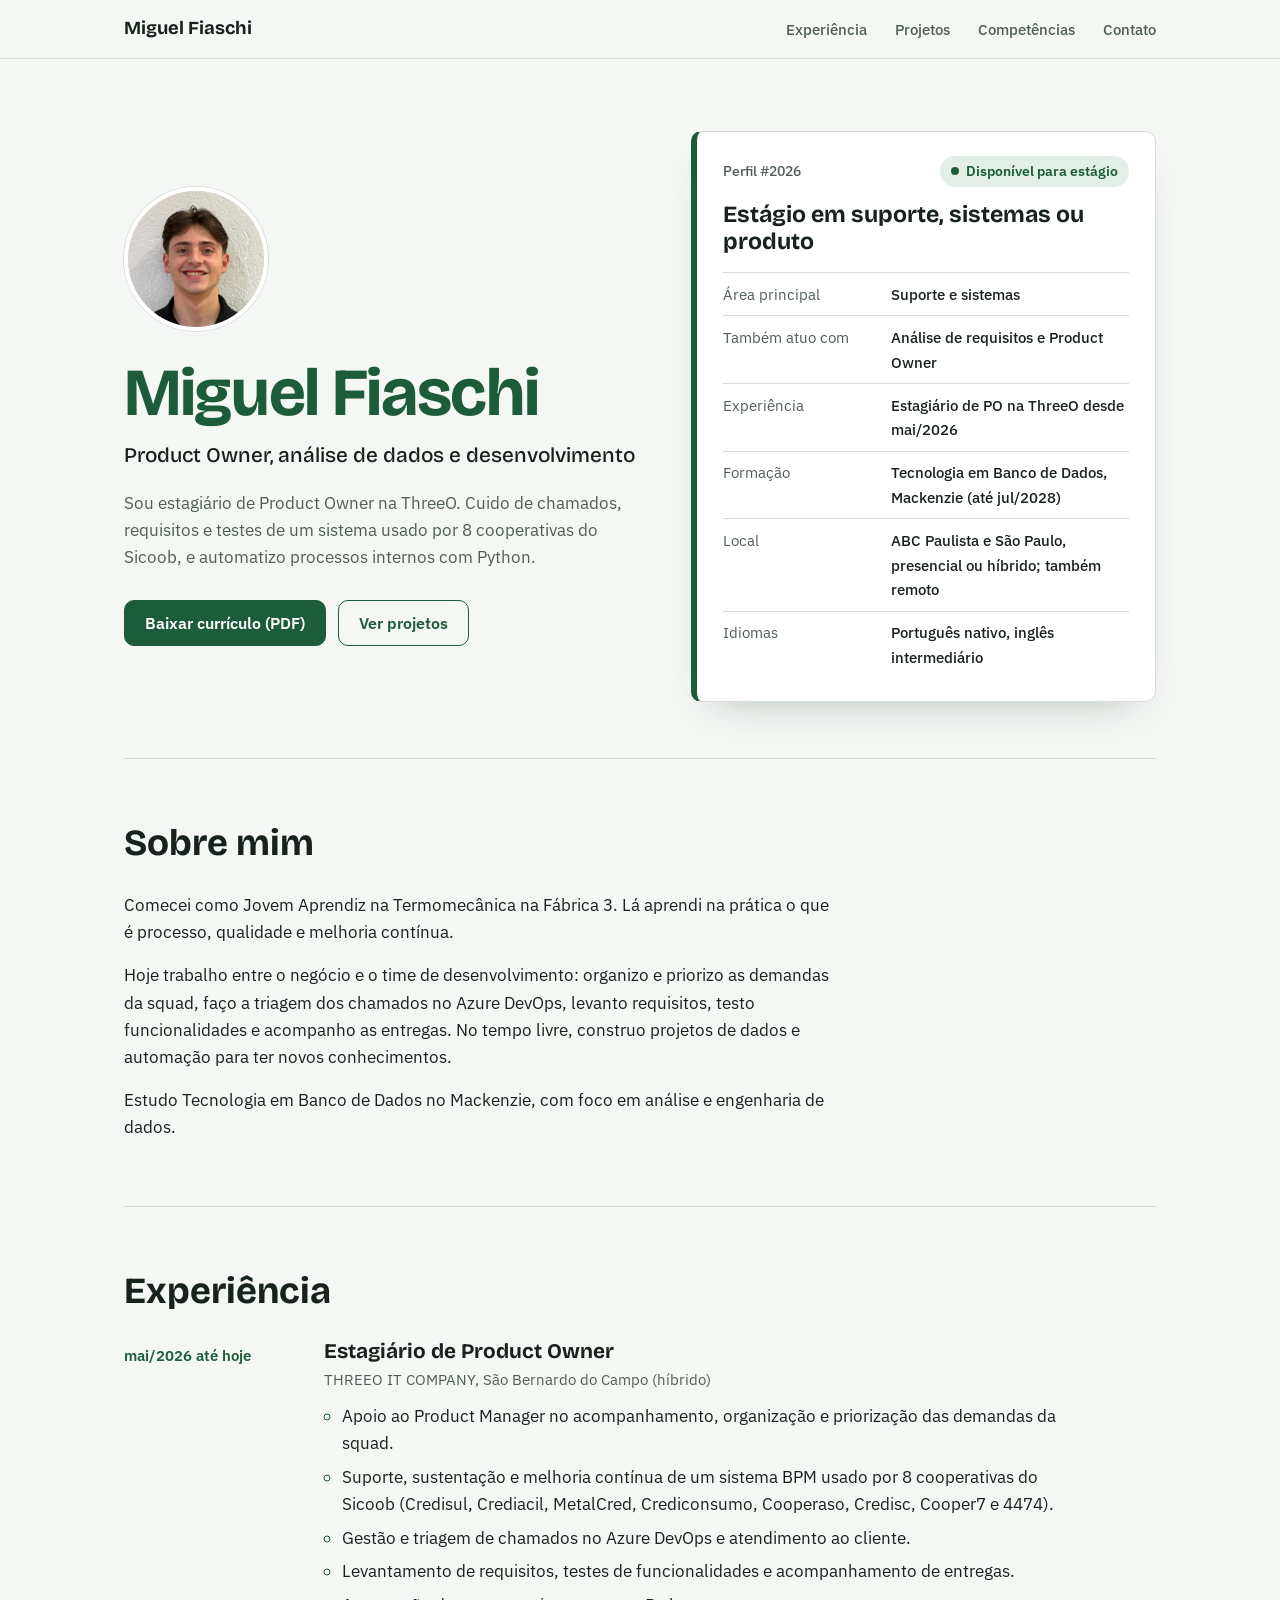
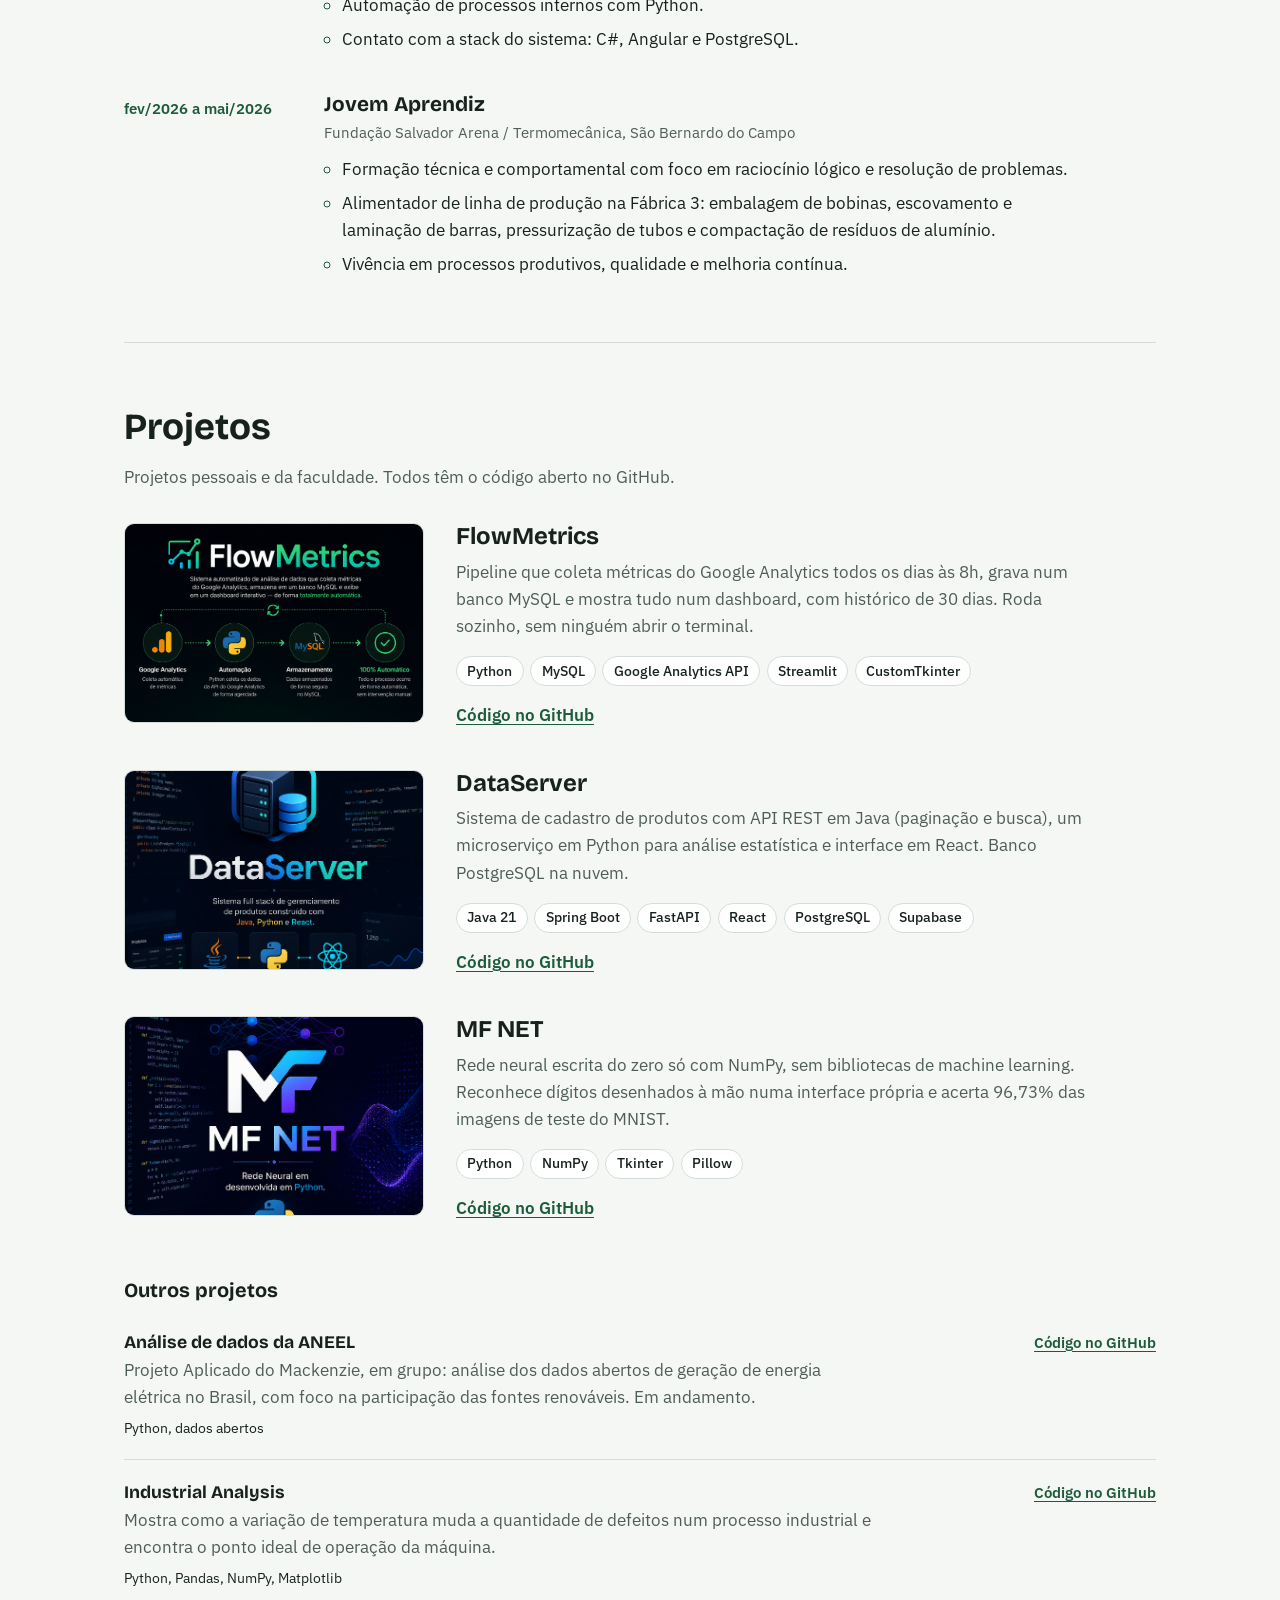
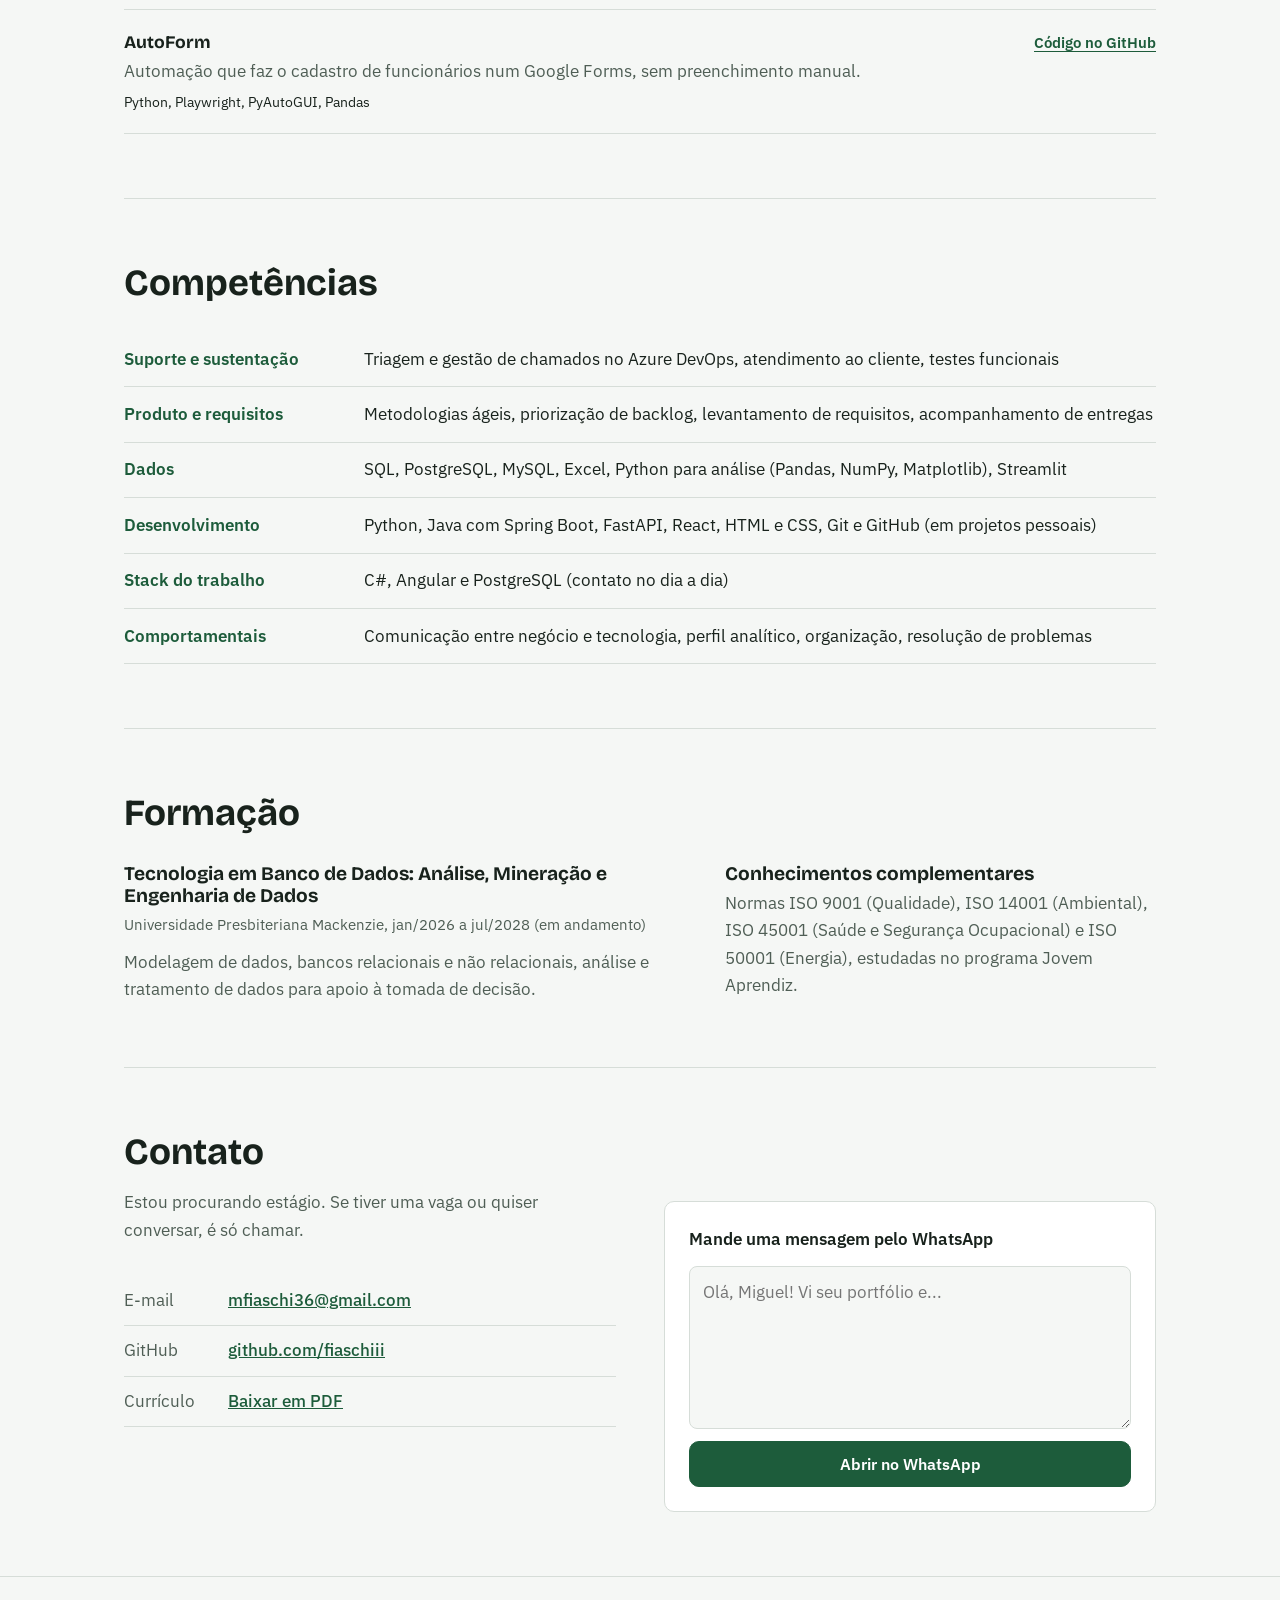
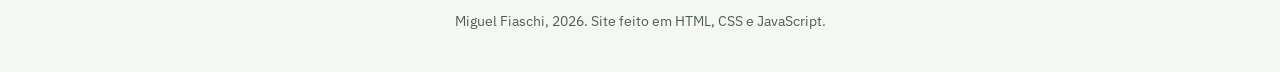
==== commit 23a92210: "fix: correção do texto de apresentação" ====
--- a/index.html
+++ b/index.html
@@ -106,13 +106,13 @@
       <h2 class="secao-titulo">Sobre mim</h2>
       <div class="texto-corrido">
         <p>
-          Comecei como Jovem Aprendiz na Termomecânica, alimentando linha de produção na Fábrica 3. Lá aprendi
+          Comecei como Jovem Aprendiz na Termomecânica na Fábrica 3. Lá aprendi
           na prática o que é processo, qualidade e melhoria contínua.
         </p>
         <p>
           Hoje trabalho entre o negócio e o time de desenvolvimento: organizo e priorizo as demandas da squad,
           faço a triagem dos chamados no Azure DevOps, levanto requisitos, testo funcionalidades e acompanho
-          as entregas. No tempo livre, construo projetos de dados e automação para aprender coisas novas.
+          as entregas. No tempo livre, construo projetos de dados e automação para ter novos conhecimentos.
         </p>
         <p>
           Estudo Tecnologia em Banco de Dados no Mackenzie, com foco em análise e engenharia de dados.
--- a/styles.css
+++ b/styles.css
@@ -1,286 +1,650 @@
-* {
+/* =========================================================
+   Cores: o verde é o mesmo do currículo, para o site e o PDF
+   parecerem parte da mesma identidade.
+   ========================================================= */
+:root {
+    --fundo: #f5f7f5;
+    --superficie: #ffffff;
+    --texto: #18221c;
+    --texto-suave: #4f5e55;
+    --linha: #d6ddd8;
+    --verde: #1d5c3b;
+    --verde-claro: #e2efe6;
+    --verde-texto-botao: #ffffff;
+
+    --fonte-titulo: 'Bricolage Grotesque', 'Segoe UI', system-ui, sans-serif;
+    --fonte-texto: 'IBM Plex Sans', 'Segoe UI', system-ui, sans-serif;
+
+    --largura: 1080px;
+    --raio: 10px;
+    color-scheme: light;
+}
+
+/* Modo escuro automático, conforme a configuração do aparelho */
+@media (prefers-color-scheme: dark) {
+    :root {
+        --fundo: #0f1612;
+        --superficie: #16201a;
+        --texto: #e3ebe5;
+        --texto-suave: #a3b3a8;
+        --linha: #2a3830;
+        --verde: #6cc08f;
+        --verde-claro: #1d3326;
+        --verde-texto-botao: #0f1612;
+        color-scheme: dark;
+    }
+}
+
+/* ---------- Base ---------- */
+*,
+*::before,
+*::after {
+    box-sizing: border-box;
     margin: 0;
     padding: 0;
-    box-sizing: border-box;
-    font-family: 'Segoe UI', Tahoma, Geneva, Verdana, sans-serif;
-}
-
+}
 
 html {
     scroll-behavior: smooth;
-}
-
-
-:root {
-    --primaria: #e5e5e5;
-    --secundaria: #9ca3af;
-    --escuro: #0d0d0d;
-    --maisEscuro: #000000;
-    --claro: #f1f1f1;
-    --vidro: rgba(255, 255, 255, 0.1);
-}
-
+    scroll-padding-top: 5rem; /* o menu fixo não cobre o título da seção */
+}
 
 body {
-
-    background-color: var(--escuro);
-    color: var(--claro);    
-}
-
-.navegacao { 
-    position: fixed;
+    background: var(--fundo);
+    color: var(--texto);
+    font-family: var(--fonte-texto);
+    font-size: 1.0625rem;
+    line-height: 1.6;
+    -webkit-font-smoothing: antialiased;
+}
+
+img {
+    max-width: 100%;
+    display: block;
+}
+
+a {
+    color: var(--verde);
+}
+
+:focus-visible {
+    outline: 3px solid var(--verde);
+    outline-offset: 3px;
+    border-radius: 4px;
+}
+
+h1,
+h2,
+h3,
+h4 {
+    font-family: var(--fonte-titulo);
+    line-height: 1.15;
+    font-weight: 700;
+}
+
+.pular {
+    position: absolute;
+    left: -9999px;
+}
+
+.pular:focus {
+    left: 1rem;
+    top: 1rem;
+    z-index: 100;
+    background: var(--superficie);
+    padding: 0.5rem 1rem;
+}
+
+/* ---------- Menu fixo ---------- */
+.topo {
+    position: sticky;
     top: 0;
-    background-color: rgba(13, 13, 12, 0.8);
-    width: 100%;
-    z-index: 1000;
-    padding: 1.5rem;
-}
-
-
-.menu{
+    z-index: 50;
+    background: color-mix(in srgb, var(--fundo) 88%, transparent);
+    backdrop-filter: blur(8px);
+    border-bottom: 1px solid var(--linha);
+}
+
+.topo-interno {
+    max-width: var(--largura);
+    margin: 0 auto;
+    padding: 0.9rem 1.5rem;
     display: flex;
-    justify-content: center;
+    align-items: center;
+    justify-content: space-between;
+    gap: 1rem;
+}
+
+.marca {
+    font-family: var(--fonte-titulo);
+    font-weight: 700;
+    font-size: 1.15rem;
+    color: var(--texto);
+    text-decoration: none;
+}
+
+.menu {
+    display: flex;
+    gap: 1.75rem;
     list-style: none;
-    gap: 3rem;
-}
-
-
-.menu-link {
+}
+
+.menu a {
+    color: var(--texto-suave);
     text-decoration: none;
-    color: var(--claro);
     font-weight: 500;
-    position: relative;
-    padding: 0.5rem 0;
-}
-
-.menu-link::after {
-    content: '';
-    height: 2px;
-    width: 0;
-    position: absolute;
-    bottom: 0;
-    left: 0;
-    background: linear-gradient(90deg, var(--primaria), var(--secundaria));
-    transition: width 0.5s ease;
-}
-
-.menu-link:hover::after {
-    width: 100%;  
-}
-
-
-.cabecalho {
-    min-height: 100vh;
-    display: flex;
-    justify-content: center;
+    font-size: 0.95rem;
+}
+
+.menu a:hover {
+    color: var(--verde);
+}
+
+/* ---------- Início ---------- */
+.inicio {
+    max-width: var(--largura);
+    margin: 0 auto;
+    padding: 4.5rem 1.5rem 3.5rem;
+    display: grid;
+    grid-template-columns: 1.1fr 1fr;
+    gap: 3.5rem;
     align-items: center;
-    flex-direction: column;
-}
-
-
-
-
-.foto-perfil {
-    width: 300px;
-    height: 300px;
-    box-shadow: 0 0 20px rgba(255, 255, 255, 0.15);
+}
+
+.foto {
+    width: 144px;
+    height: 144px;
     border-radius: 50%;
-    border: 4px solid var(--vidro);
-    animation: flutuar 5s ease-in-out infinite;
     object-fit: cover;
     object-position: center 45%;
-}
-
-h1 { 
-    font-size: 3.5rem;
-    color: var(--primaria);
-    font-weight: bold;
-    margin: 20px;
-}
-
-
-.cabecalho-sub-titulo {
+    border: 4px solid var(--superficie);
+    box-shadow: 0 0 0 1px var(--linha);
+    margin-bottom: 1.5rem;
+}
+
+h1 {
+    font-size: clamp(2.6rem, 6vw, 4.2rem);
+    letter-spacing: -0.02em;
+    color: var(--verde);
+}
+
+.cargo {
+    font-family: var(--fonte-titulo);
+    font-weight: 500;
+    font-size: 1.3rem;
+    margin-top: 0.4rem;
+}
+
+.lead {
+    color: var(--texto-suave);
+    max-width: 34em;
+    margin-top: 1.1rem;
+}
+
+.acoes {
+    display: flex;
+    flex-wrap: wrap;
+    gap: 0.75rem;
+    margin-top: 1.75rem;
+}
+
+.botao {
+    display: inline-block;
+    font: 600 0.98rem var(--fonte-texto);
+    padding: 0.75rem 1.25rem;
+    border-radius: var(--raio);
+    border: 1.5px solid var(--verde);
+    color: var(--verde);
+    background: transparent;
+    text-decoration: none;
+    cursor: pointer;
+}
+
+.botao:hover {
+    background: var(--verde-claro);
+}
+
+.botao-principal {
+    background: var(--verde);
+    color: var(--verde-texto-botao);
+}
+
+.botao-principal:hover {
+    background: var(--verde);
+    filter: brightness(1.12);
+}
+
+/* ---------- Cartão "chamado" (o destaque do site) ---------- */
+.chamado {
+    background: var(--superficie);
+    border: 1px solid var(--linha);
+    border-left: 6px solid var(--verde);
+    border-radius: var(--raio);
+    padding: 1.5rem 1.6rem 1.4rem;
+    box-shadow: 0 18px 40px -24px rgba(16, 48, 30, 0.35);
+}
+
+.chamado-topo {
+    display: flex;
+    justify-content: space-between;
+    align-items: center;
+    gap: 1rem;
+    flex-wrap: wrap;
+    font-size: 0.88rem;
+}
+
+.chamado-id {
+    color: var(--texto-suave);
+    font-weight: 500;
+}
+
+.status {
+    display: inline-flex;
+    align-items: center;
+    gap: 0.45rem;
+    background: var(--verde-claro);
+    color: var(--verde);
+    font-weight: 600;
+    padding: 0.25rem 0.7rem;
+    border-radius: 999px;
+}
+
+.status-ponto {
+    width: 8px;
+    height: 8px;
+    border-radius: 50%;
+    background: currentColor;
+    animation: pulsar 2.4s ease-in-out infinite;
+}
+
+@keyframes pulsar {
+    50% {
+        opacity: 0.35;
+    }
+}
+
+.chamado-titulo {
+    font-size: 1.45rem;
+    margin: 0.9rem 0 1.1rem;
+}
+
+.campos div {
+    display: grid;
+    grid-template-columns: 9.5rem 1fr;
+    gap: 1rem;
+    padding: 0.55rem 0;
+    border-top: 1px solid var(--linha);
+    font-size: 0.96rem;
+}
+
+.campos dt {
+    color: var(--texto-suave);
+}
+
+.campos dd {
+    font-weight: 500;
+}
+
+
+/* ---------- Seções ---------- */
+.secao {
+    max-width: var(--largura);
+    margin: 0 auto;
+    padding: 4rem 1.5rem;
+    /* linha divisória alinhada com o texto (não com a borda da seção) */
+    background: linear-gradient(var(--linha), var(--linha)) center top / calc(100% - 3rem) 1px no-repeat;
+}
+
+.secao-titulo {
+    font-size: clamp(1.8rem, 3.5vw, 2.3rem);
+    margin-bottom: 1.75rem;
+}
+
+.secao-intro {
+    color: var(--texto-suave);
+    margin: -0.75rem 0 2rem;
+    max-width: 40em;
+}
+
+.texto-corrido {
+    max-width: 42em;
+    display: grid;
+    gap: 1rem;
+}
+
+/* ---------- Experiência ---------- */
+.linha-tempo {
+    list-style: none;
+    display: grid;
+    gap: 2.5rem;
+}
+
+.evento {
+    display: grid;
+    grid-template-columns: 11rem 1fr;
+    gap: 1.5rem;
+}
+
+.evento-data {
+    color: var(--verde);
+    font-weight: 600;
+    font-size: 0.95rem;
+    padding-top: 0.2rem;
+}
+
+.evento h3 {
+    font-size: 1.3rem;
+}
+
+.evento-local {
+    color: var(--texto-suave);
+    font-size: 0.95rem;
+    margin: 0.2rem 0 0.75rem;
+}
+
+.evento ul {
+    padding-left: 1.1rem;
+    display: grid;
+    gap: 0.4rem;
+    max-width: 44em;
+}
+
+.evento li::marker {
+    color: var(--verde);
+}
+
+/* ---------- Projetos ---------- */
+.destaques {
+    display: grid;
+    gap: 2.5rem;
+}
+
+.projeto {
+    display: grid;
+    grid-template-columns: 300px 1fr;
+    gap: 2rem;
+    align-items: start;
+}
+
+.projeto-capa {
+    width: 100%;
+    height: auto;
+    aspect-ratio: 3 / 2;
+    object-fit: cover;
+    border-radius: var(--raio);
+    border: 1px solid var(--linha);
+}
+
+.projeto h3 {
     font-size: 1.5rem;
-    color: var(--claro);
-}
-
-
-.sobre {
-    padding: 6rem 2rem;  
-}
-
-
-.sobre-titulo {
-    font-size: 3rem;
-    color: var(--claro);
-    text-align: center; 
-    margin-bottom: 20px;
-}
-
-
-.sobre-caixa {
-    padding: 2rem;
-    max-width: 800px;
-    margin: 0 auto;
-    border-radius: 16px;
-    border: 1px solid var(--vidro);
-    backdrop-filter: blur(10px);
-    background: rgba(255, 255, 255, 0.05);
-}
-
-
-.sobre-paragrafo {
+    margin-bottom: 0.5rem;
+}
+
+.projeto p {
+    max-width: 38em;
+    color: var(--texto-suave);
+}
+
+.tags {
+    list-style: none;
+    display: flex;
+    flex-wrap: wrap;
+    gap: 0.4rem;
+    margin: 1rem 0;
+}
+
+.tags li {
+    font-size: 0.85rem;
+    font-weight: 500;
+    padding: 0.2rem 0.65rem;
+    border: 1px solid var(--linha);
+    border-radius: 999px;
+    background: var(--superficie);
+}
+
+.link {
+    font-weight: 600;
+    text-underline-offset: 3px;
+}
+
+.subtitulo {
+    font-size: 1.25rem;
+    margin: 3.5rem 0 0.5rem;
+}
+
+.lista-projetos {
+    list-style: none;
+}
+
+.lista-projetos li {
+    display: flex;
+    justify-content: space-between;
+    align-items: baseline;
+    gap: 2rem;
+    padding: 1.25rem 0;
+    border-bottom: 1px solid var(--linha);
+}
+
+.lista-projetos h4 {
+    font-size: 1.1rem;
+    margin-bottom: 0.25rem;
+}
+
+.lista-projetos p {
+    color: var(--texto-suave);
+    max-width: 44em;
+}
+
+.lista-projetos .tags-texto {
+    font-size: 0.9rem;
+    margin-top: 0.3rem;
+    color: var(--texto);
+}
+
+.lista-projetos .link {
+    white-space: nowrap;
+    font-size: 0.95rem;
+}
+
+/* ---------- Competências ---------- */
+.tabela-rolagem {
+    overflow-x: auto;
+}
+
+.tabela {
+    width: 100%;
+    border-collapse: collapse;
+}
+
+.tabela th,
+.tabela td {
+    text-align: left;
+    vertical-align: top;
+    padding: 0.85rem 0;
+    border-bottom: 1px solid var(--linha);
+}
+
+.tabela th {
+    width: 15rem;
+    padding-right: 1.5rem;
+    font-weight: 600;
+    color: var(--verde);
+}
+
+/* ---------- Formação ---------- */
+.formacao {
+    display: grid;
+    grid-template-columns: 1.3fr 1fr;
+    gap: 2.5rem;
+}
+
+.formacao h3 {
+    font-size: 1.2rem;
+    margin-bottom: 0.35rem;
+}
+
+.formacao p:last-child {
+    color: var(--texto-suave);
+}
+
+/* ---------- Contato ---------- */
+.contato-grade {
+    display: grid;
+    grid-template-columns: 1fr 1fr;
+    gap: 3rem;
+    align-items: start;
+}
+
+.canais {
+    list-style: none;
+}
+
+.canais li {
+    display: grid;
+    grid-template-columns: 6.5rem 1fr;
+    padding: 0.7rem 0;
+    border-bottom: 1px solid var(--linha);
+}
+
+.canais span {
+    color: var(--texto-suave);
+}
+
+.canais a {
+    font-weight: 500;
+    word-break: break-word;
+}
+
+.formulario {
+    display: grid;
+    gap: 0.75rem;
+    background: var(--superficie);
+    border: 1px solid var(--linha);
+    border-radius: var(--raio);
+    padding: 1.5rem;
+}
+
+.formulario label {
+    font-weight: 600;
+}
+
+.formulario textarea {
+    font: inherit;
+    color: var(--texto);
+    background: var(--fundo);
+    border: 1px solid var(--linha);
+    border-radius: 8px;
+    padding: 0.8rem;
+    resize: vertical;
+}
+
+.formulario textarea:focus {
+    outline: 2px solid var(--verde);
+    outline-offset: 1px;
+}
+
+.erro {
+    color: #b42318;
+    font-size: 0.92rem;
+}
+
+@media (prefers-color-scheme: dark) {
+    .erro {
+        color: #ff8a80;
+    }
+}
+
+/* ---------- Rodapé ---------- */
+.rodape {
+    border-top: 1px solid var(--linha);
     text-align: center;
-    font-size: 1.2rem;
-}
-
-
-.projetos {
-    padding: 6rem 2rem;
-}
-
-
-.projetos-titulo {
-    text-align: center;
-    font-size: 2.5rem;
-    margin-bottom: 50px;
-}
-
-
-.projetos-card:hover {
-    box-shadow: 0 10px 20px rgba(255, 255, 255, 0.1);
-    transform: translateY(-10px) scale(1.03);
-}
-
-.projetos-caixa {
-    display: grid;
-    grid-template-columns: repeat(auto-fit, minmax(300px, 1fr));
-    gap: 2rem;
-    max-width: 1200px;
-    margin: 0 auto;  
-}
-
-
-.projetos-card {
-    background: rgba(255, 255, 255, 0.05);
-    border-radius: 16px;
-    backdrop-filter: blur(5px);
-    border: 1px solid var(--vidro);
-    overflow: hidden;
-    transition: all 0.5s ease;
-    cursor: pointer;
-}
-
-
-.projetos-imagem {
-     height: 200px;
-     width: 100%;
-     object-fit: cover;
-
-}
-
-
-.caixa-textos-projetos {
-    padding: 1.5rem
-}
-
-.info-projetos {
-    margin-bottom: 5px;
-
-}
-
-
-.paragrafo-projetos {
-    color: rgba(241, 241, 241, 0.7);
-    line-height: 1.25rem;
-}
-
-
-.contatos {
-    padding: 6rem 2rem;
-}
-
-.contatos-titulo {
-    text-align: center;
-    font-size: 2.5rem;
-    margin-bottom: 50px;
-}
-
-
-.formulario-contato {
-    max-width: 600px;
-    margin: 0 auto;
-    background: rgba(255, 255, 255, 0.05);
-    backdrop-filter: blur(5px);
-    padding: 2rem;
-    border: 1px solid var(--vidro);
-    border-radius: 16px;
-
-}
-
-
-.campo-form {
-    width: 100%;
-    padding: 1rem;
-    background: rgba(255, 255, 255, 0.05);
-    border-radius: 8px;
-    color: var(--claro); 
-    border: 1px solid var(--vidro);
-    outline: none;
-}
-
-
-.campo-form:focus {
-    border-color: var(--primaria);
-    box-shadow: 0 0 10px rgba(255, 255, 255, 0.2);
-}
-
-
-.grupo-form {
-    margin-bottom: 1.5rem;
-}
-
-
-.botao-form {
-    color: var(--claro);
-    background: linear-gradient(45deg, var(--primaria), var(--secundaria));
-    padding: 1rem 2rem;
-    border: none;
-    border-radius: 8px;
-    cursor: pointer;
-    font-weight: bold;
-    width: 100%;
-    transition: all 0.5s ease;
-}
-
-
-.botao-form:hover {
-    transform: translateY(-4px);
-    box-shadow: 0 5px 15px rgba(255, 255, 255, 0.25);
-}
-
-
-.particulas {
-    position: fixed;
-    top: 0;
-    left: 0;
-    width: 100%;
-    height: 100%;
-    z-index: -1;
-    opacity: 0.5;
-    background:
-    radial-gradient(circle at 10% 20%, var(--primaria) 0%, transparent 20%),
-    radial-gradient(circle at 90% 80%, var(--secundaria) 0%, transparent 20%);
-    color: var(--maisEscuro);
-}
-
-
-@keyframes flutuar {
-    0%, 100% {
-        transform: translateY(0);
-    }
-
-    50% { 
-        transform: translateY(-20px);
-    }
-}
+    padding: 2rem 1.5rem 2.5rem;
+    color: var(--texto-suave);
+    font-size: 0.9rem;
+}
+
+/* =========================================================
+   Celular e tablet
+   ========================================================= */
+@media (max-width: 860px) {
+    .inicio,
+    .contato-grade,
+    .formacao {
+        grid-template-columns: 1fr;
+    }
+
+    .inicio {
+        padding-top: 2.5rem;
+        gap: 2.5rem;
+    }
+
+    .projeto {
+        grid-template-columns: 1fr;
+        gap: 1rem;
+    }
+
+    .projeto-capa {
+        max-width: 520px;
+    }
+}
+
+@media (max-width: 640px) {
+    .marca {
+        display: none;
+    }
+
+    .topo-interno {
+        justify-content: center;
+    }
+
+    .menu {
+        gap: 1.1rem;
+    }
+
+    .menu a {
+        font-size: 0.9rem;
+    }
+
+    .evento {
+        grid-template-columns: 1fr;
+        gap: 0.4rem;
+    }
+
+    .campos div {
+        grid-template-columns: 1fr;
+        gap: 0.1rem;
+    }
+
+    .lista-projetos li {
+        flex-direction: column;
+        gap: 0.6rem;
+    }
+
+    .tabela th,
+    .tabela td {
+        display: block;
+        width: auto;
+        padding-right: 0;
+    }
+
+    .tabela th {
+        border-bottom: 0;
+        padding-bottom: 0.15rem;
+    }
+
+    .secao {
+        padding: 3rem 1.25rem;
+        background-size: calc(100% - 2.5rem) 1px;
+    }
+}
+
+/* Quem prefere menos animação não vê o ponto piscando nem a rolagem suave */
+@media (prefers-reduced-motion: reduce) {
+    html {
+        scroll-behavior: auto;
+    }
+
+    .status-ponto {
+        animation: none;
+    }
+}
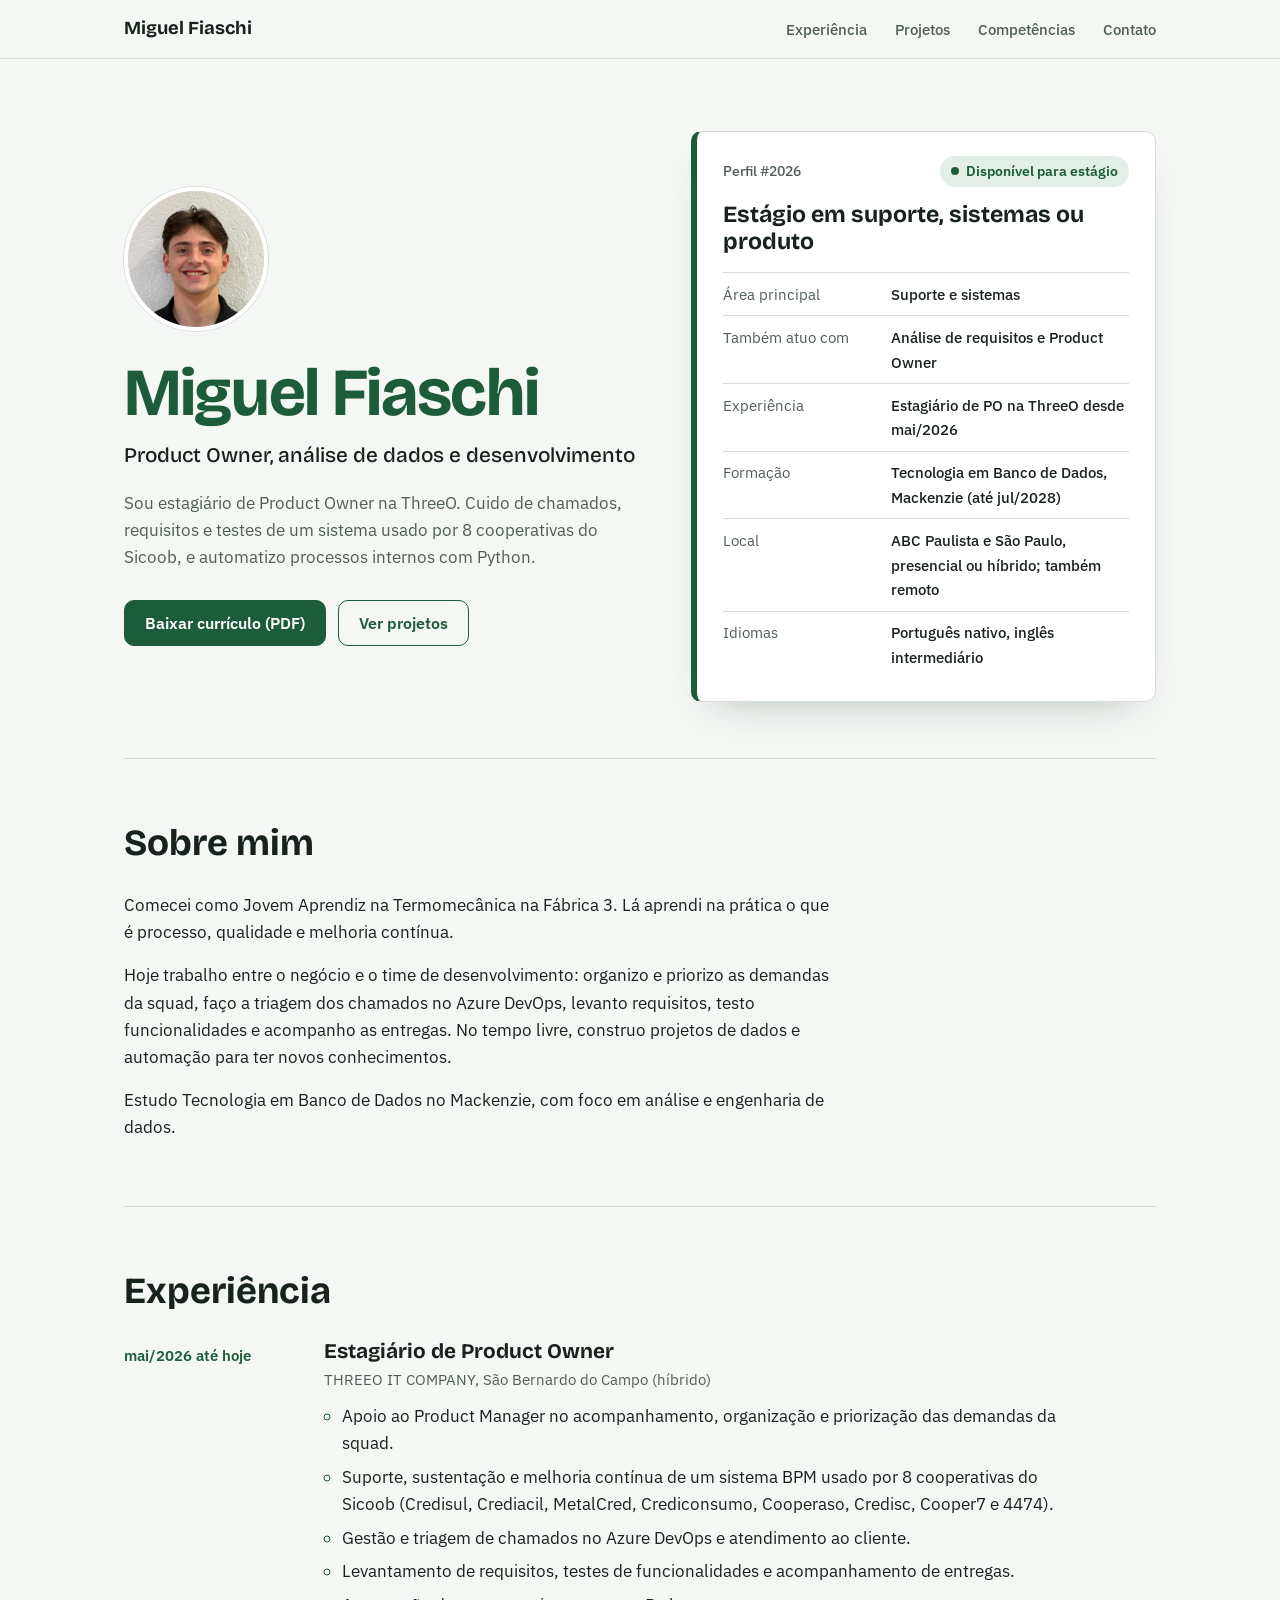
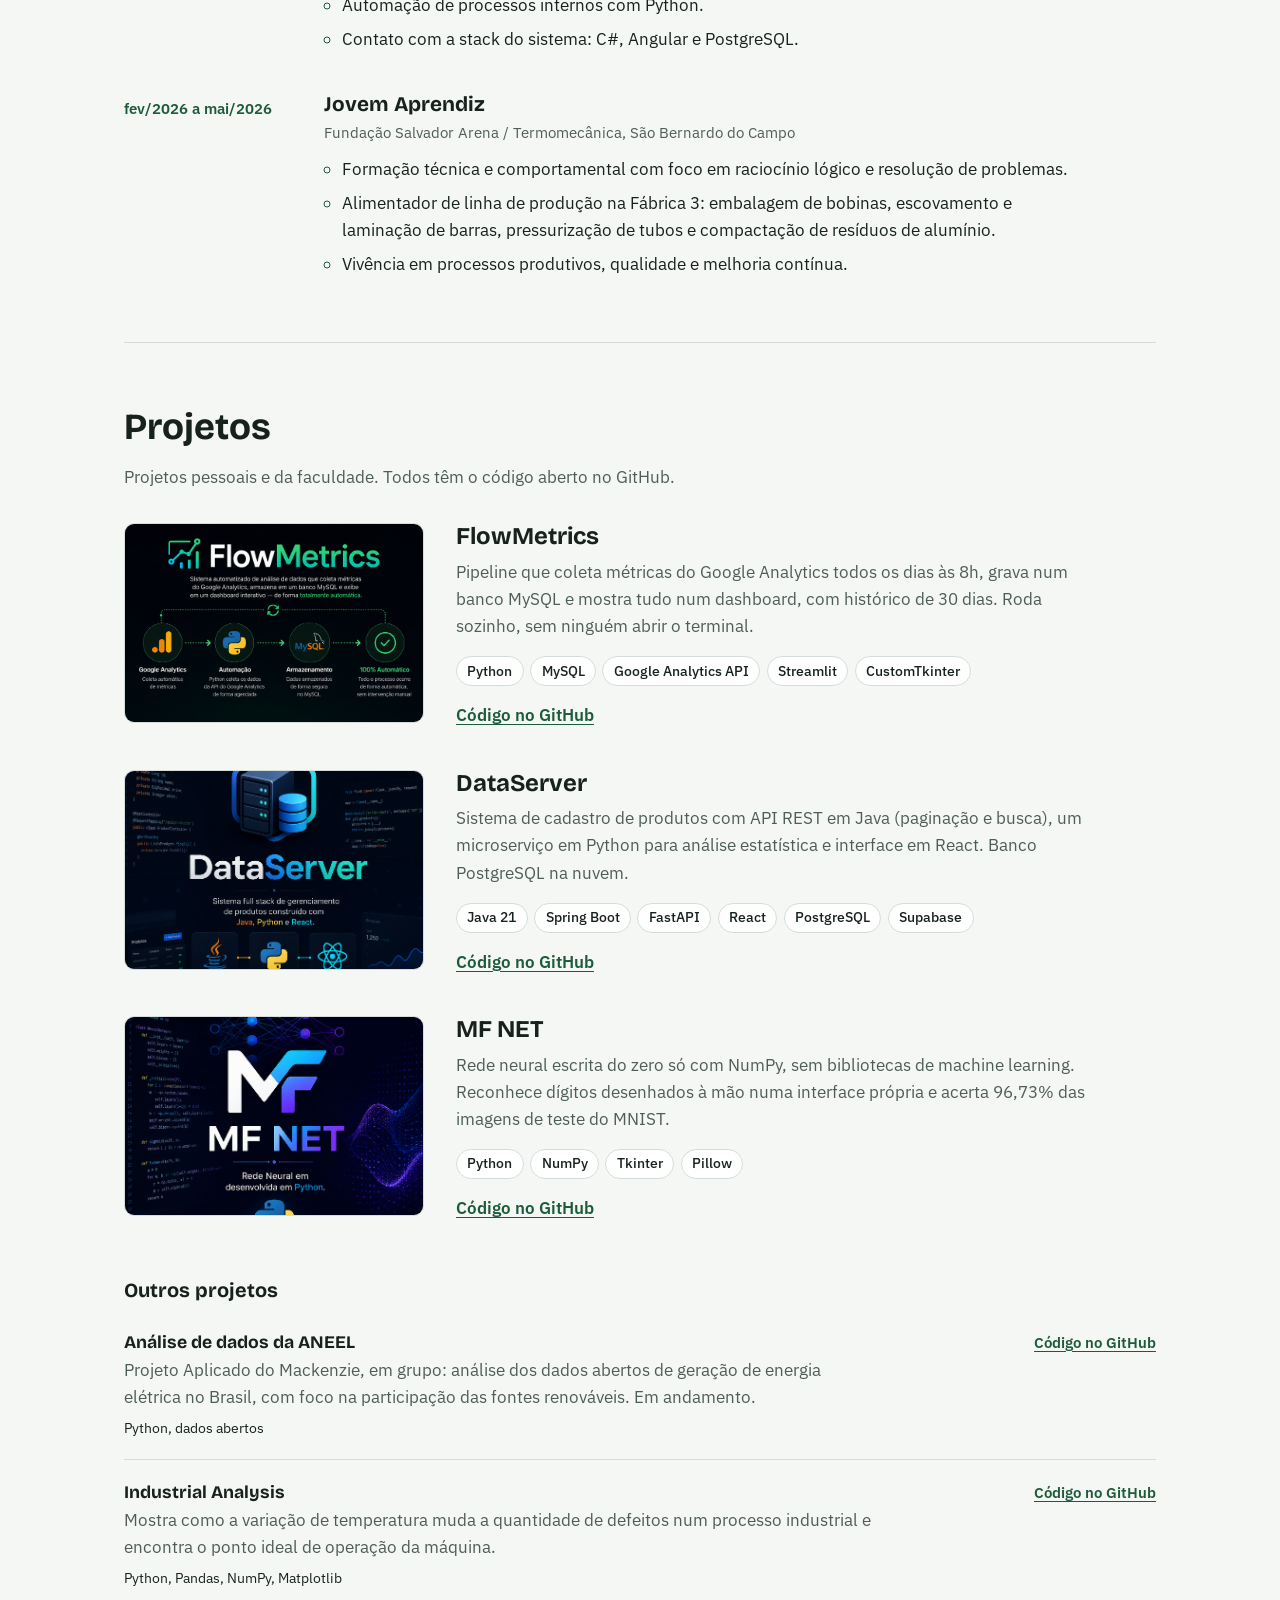
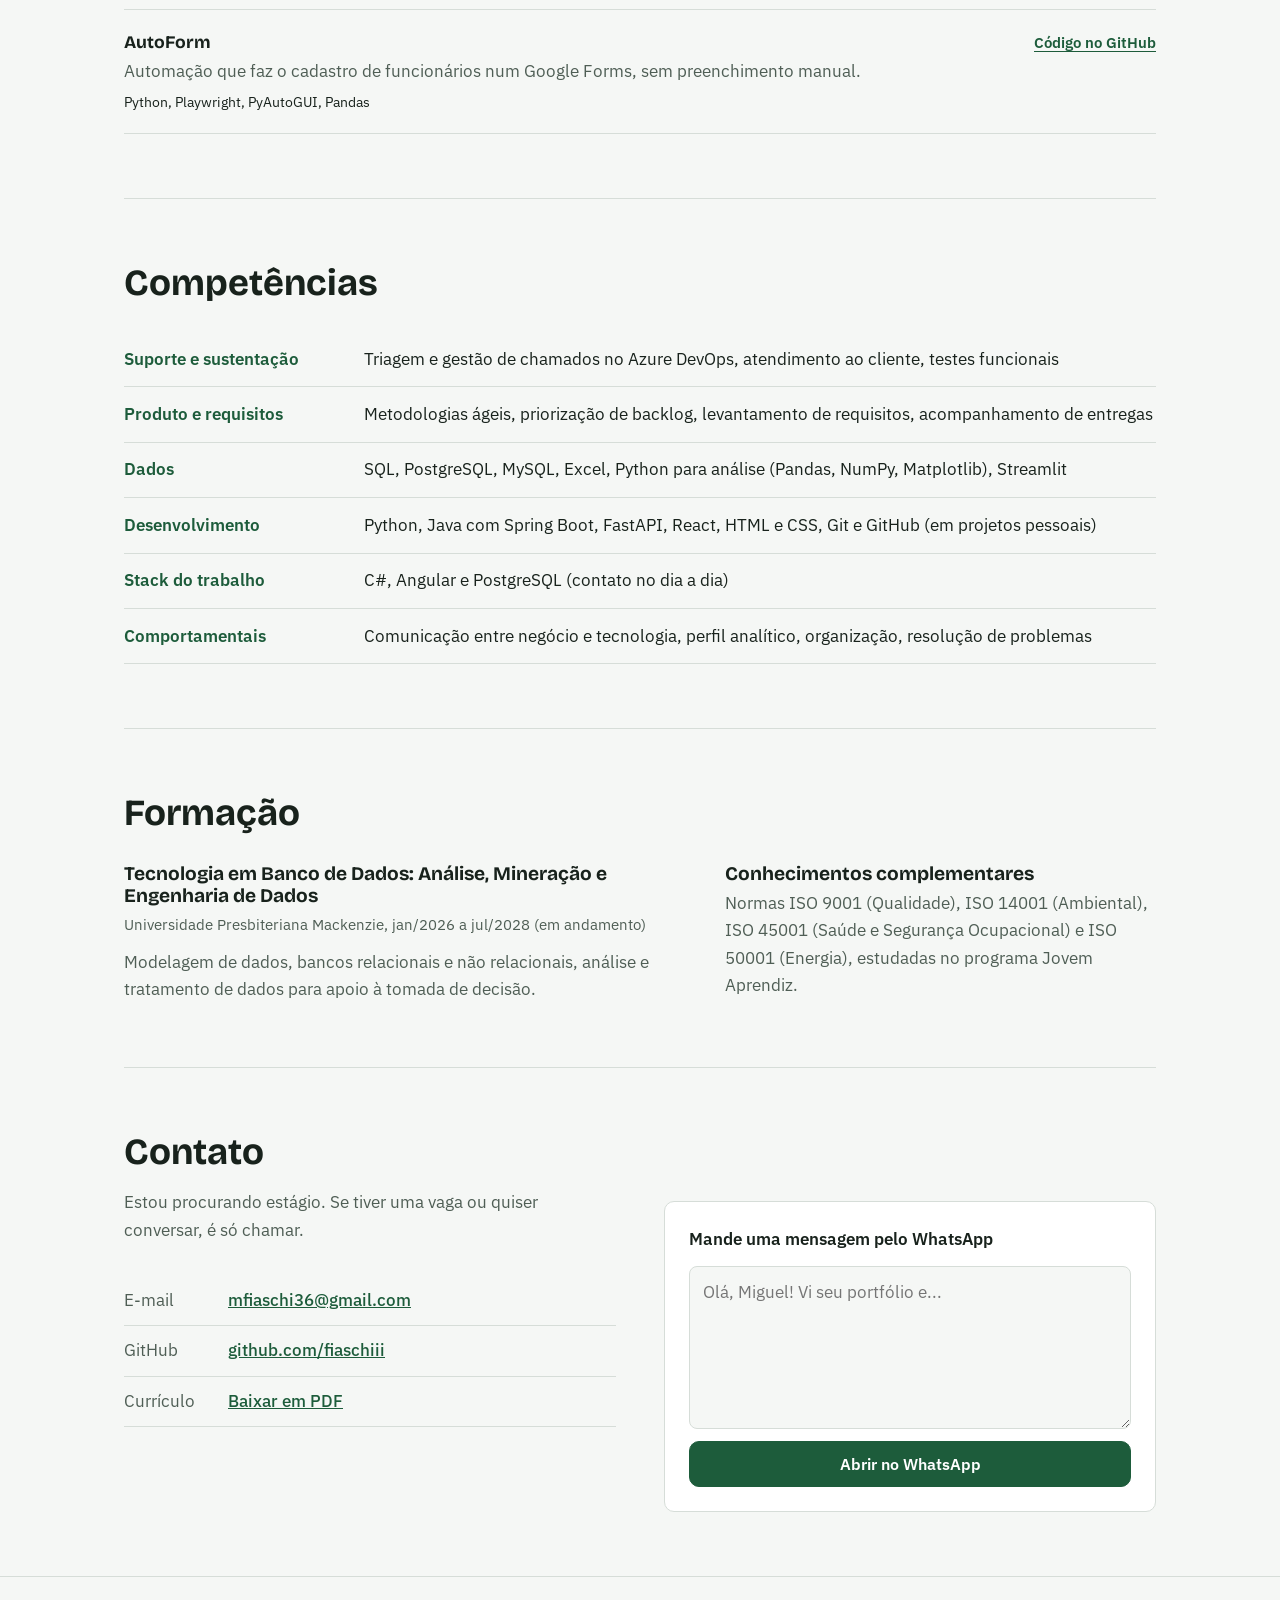
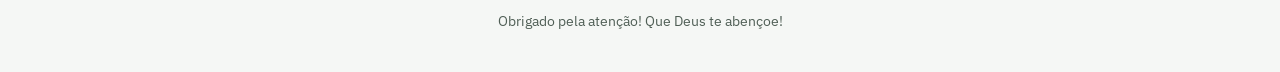
==== commit 5f026288: "feat: mensagem no rodapé" ====
--- a/index.html
+++ b/index.html
@@ -322,7 +322,7 @@
   </main>
 
   <footer class="rodape">
-    <p>Miguel Fiaschi, 2026. Site feito em HTML, CSS e JavaScript.</p>
+    <p>Obrigado pela atenção! Que Deus te abençoe!</p>
   </footer>
 
   <script src="script.js"></script>
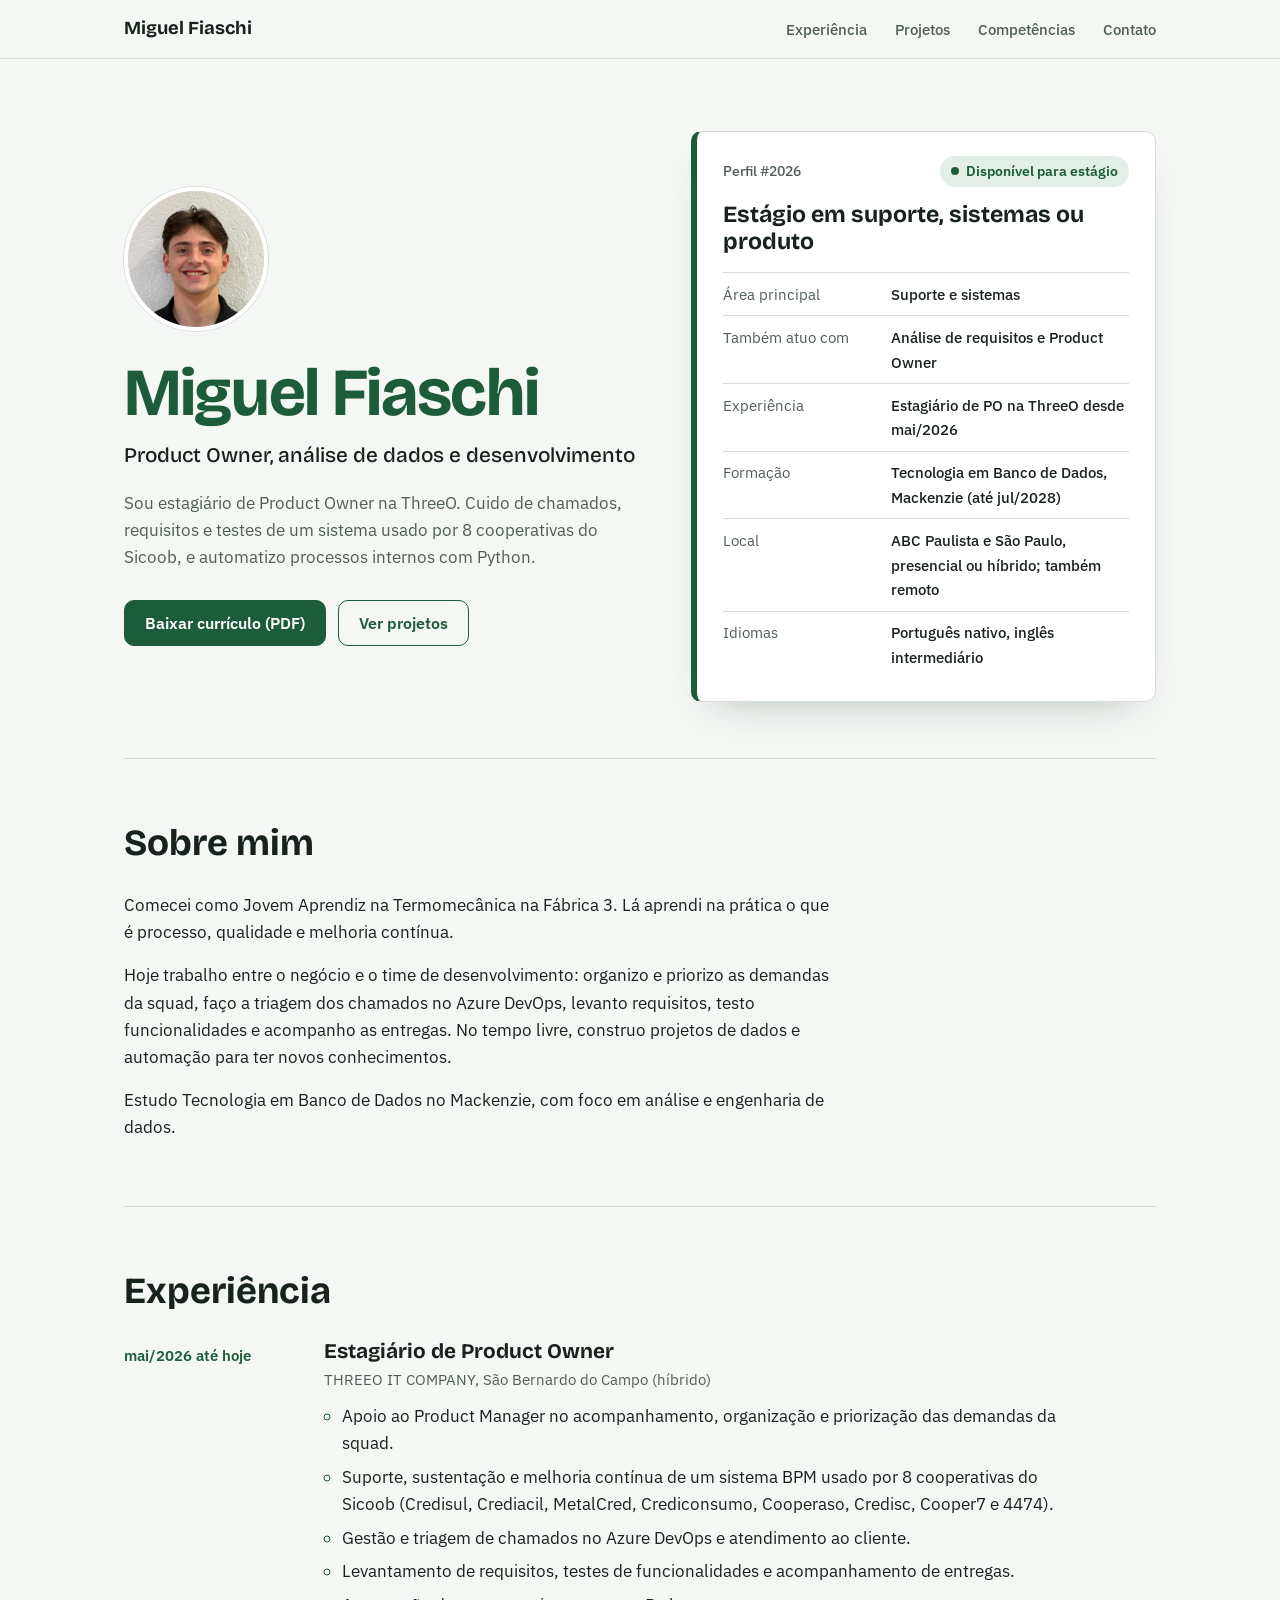
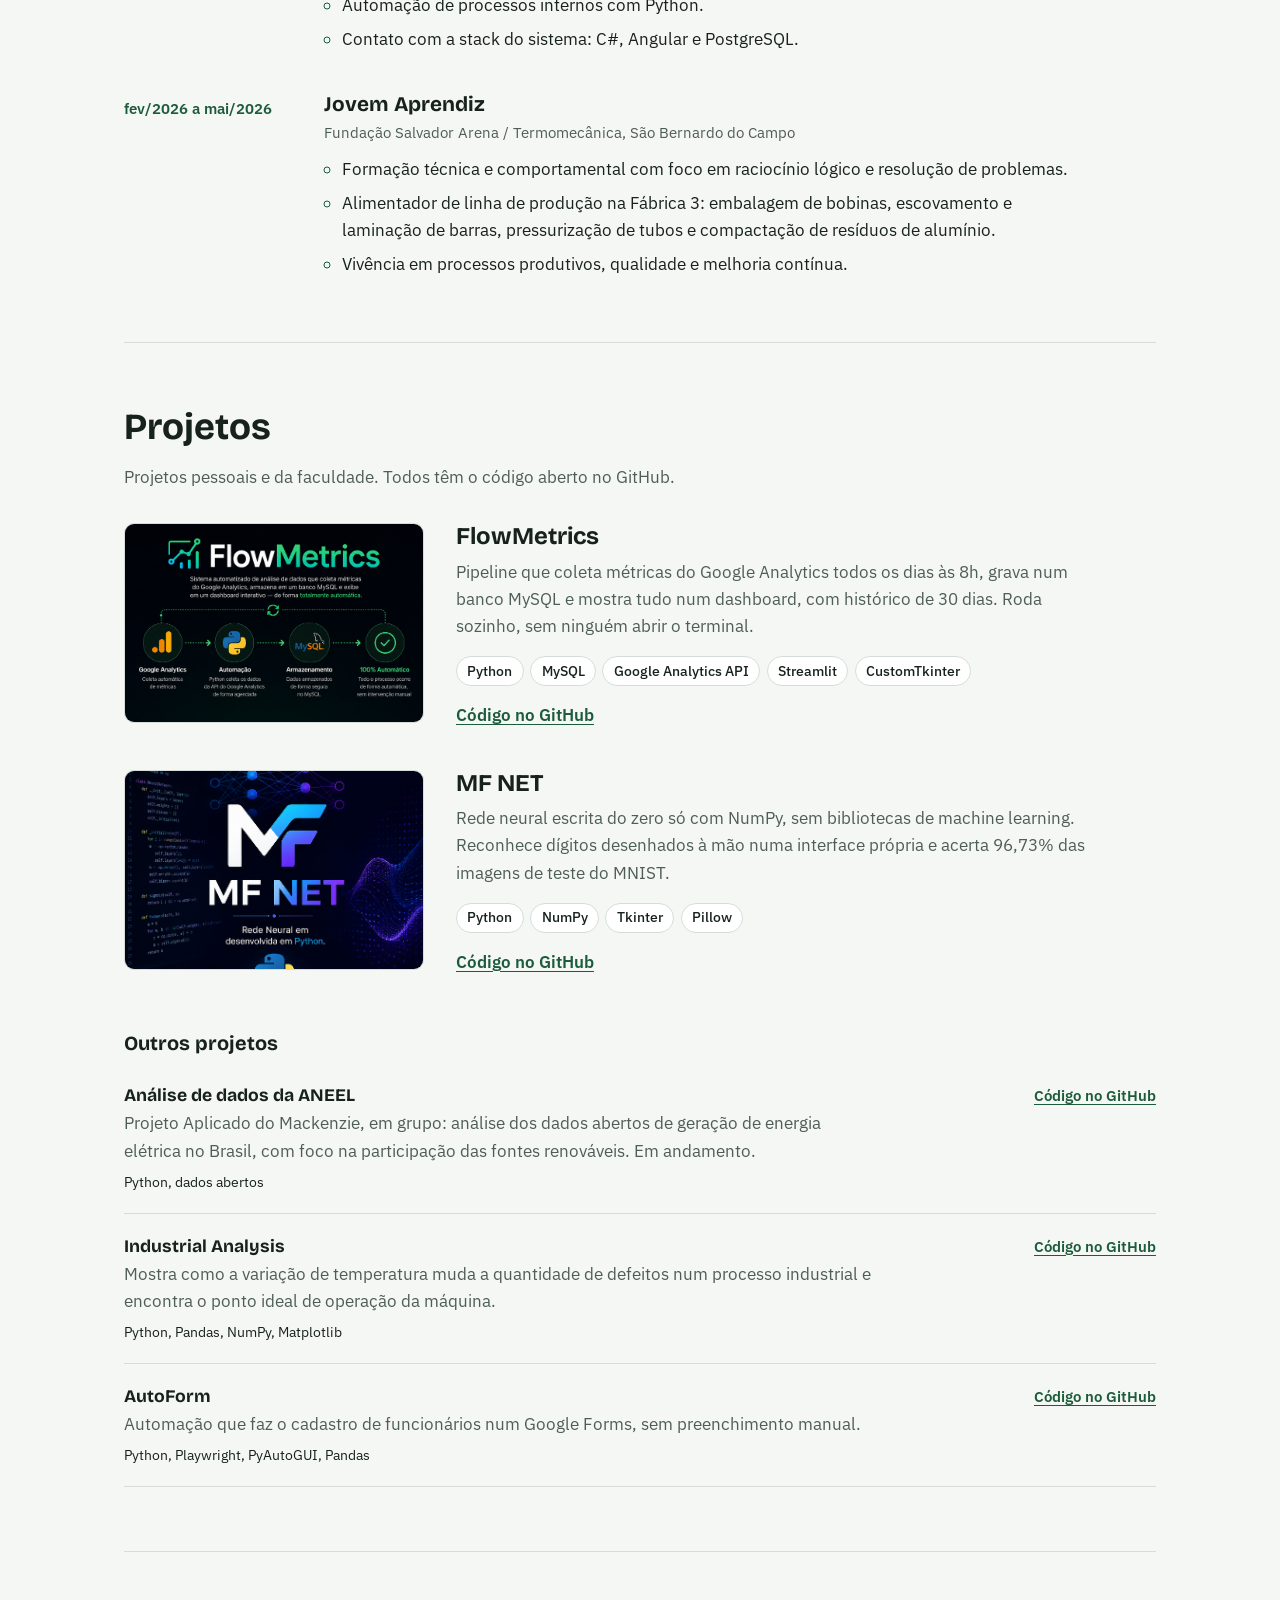
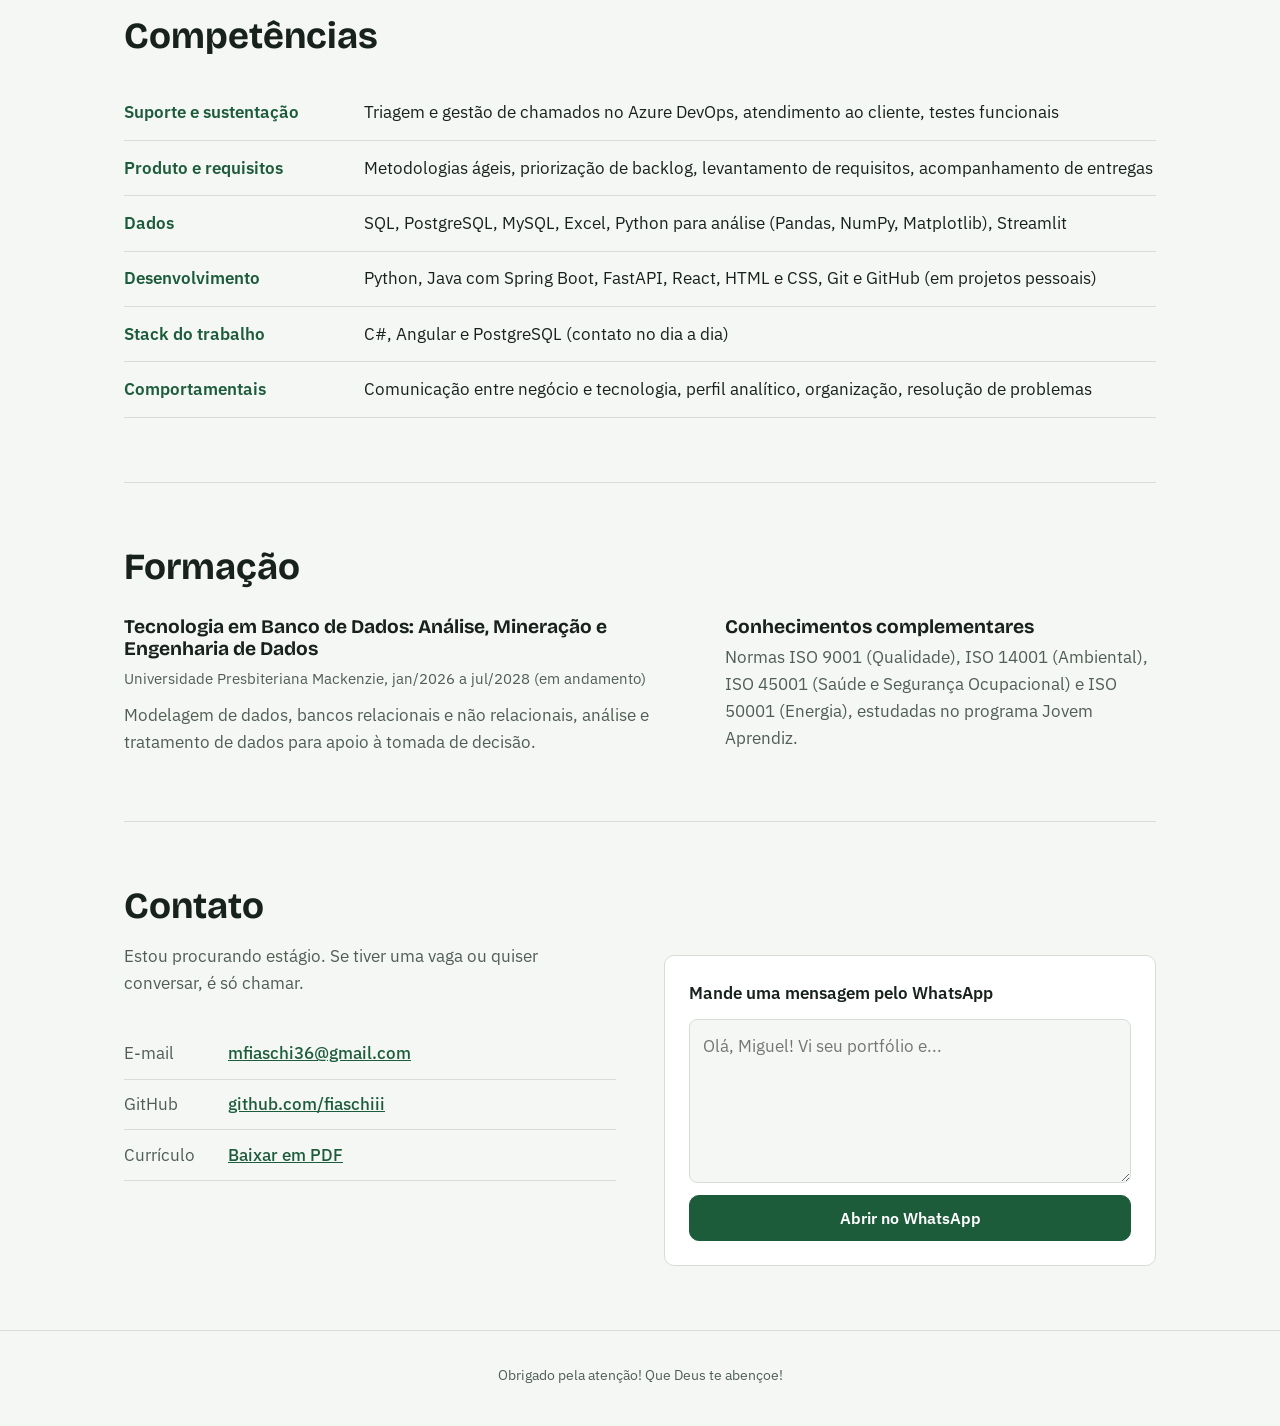
==== commit d226dbff: "fix: correção de exposição de dados" ====
--- a/index.html
+++ b/index.html
@@ -179,22 +179,6 @@
         </article>
 
         <article class="projeto">
-          <img src="pasta_img_icon/img/imagem_data_server.jpg" alt="Capa do projeto DataServer" class="projeto-capa"
-            loading="lazy" width="960" height="960" />
-          <div class="projeto-corpo">
-            <h3>DataServer</h3>
-            <p>
-              Sistema de cadastro de produtos com API REST em Java (paginação e busca), um microserviço em
-              Python para análise estatística e interface em React. Banco PostgreSQL na nuvem.
-            </p>
-            <ul class="tags" aria-label="Tecnologias">
-              <li>Java 21</li><li>Spring Boot</li><li>FastAPI</li><li>React</li><li>PostgreSQL</li><li>Supabase</li>
-            </ul>
-            <a class="link" href="https://github.com/fiaschiii/DataServer" target="_blank" rel="noopener">Código no GitHub</a>
-          </div>
-        </article>
-
-        <article class="projeto">
           <img src="pasta_img_icon/img/iamgem_MF_NET.jpg" alt="Capa do projeto MF NET" class="projeto-capa"
             loading="lazy" width="960" height="960" />
           <div class="projeto-corpo">
